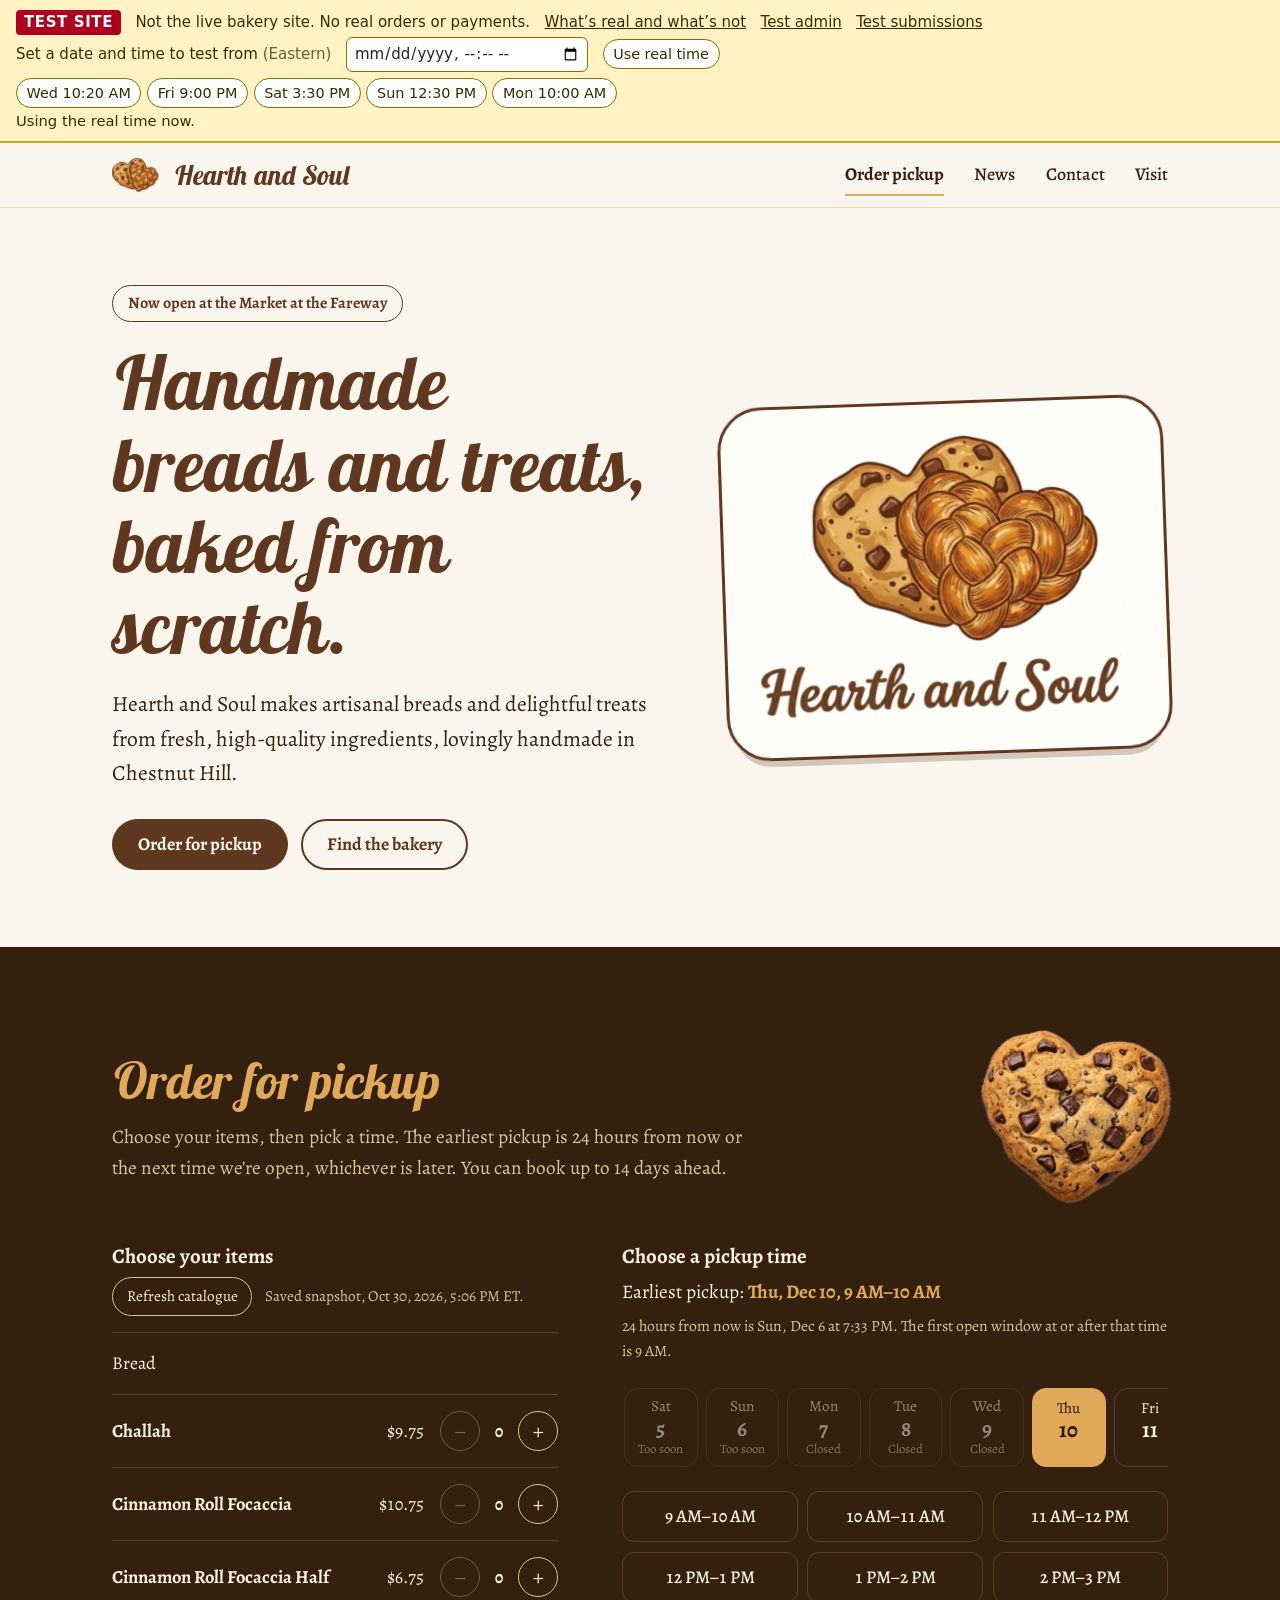
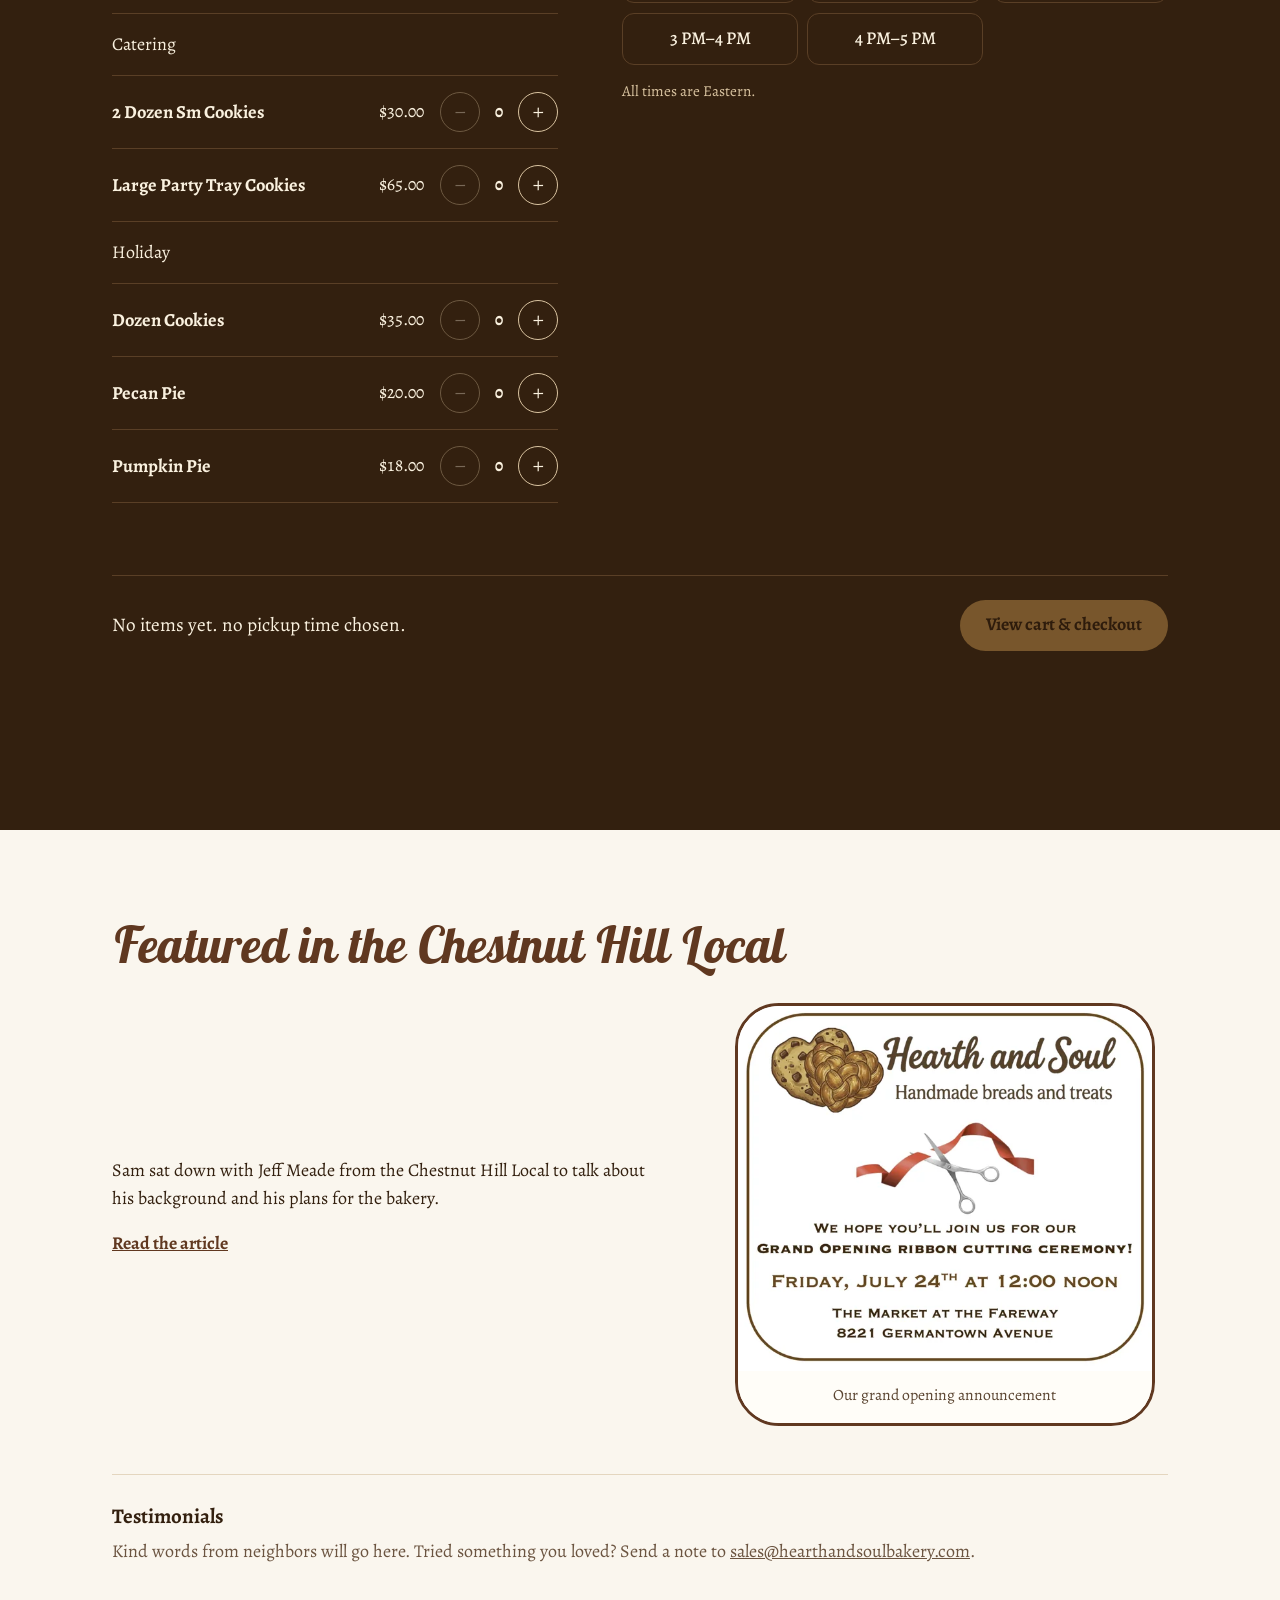
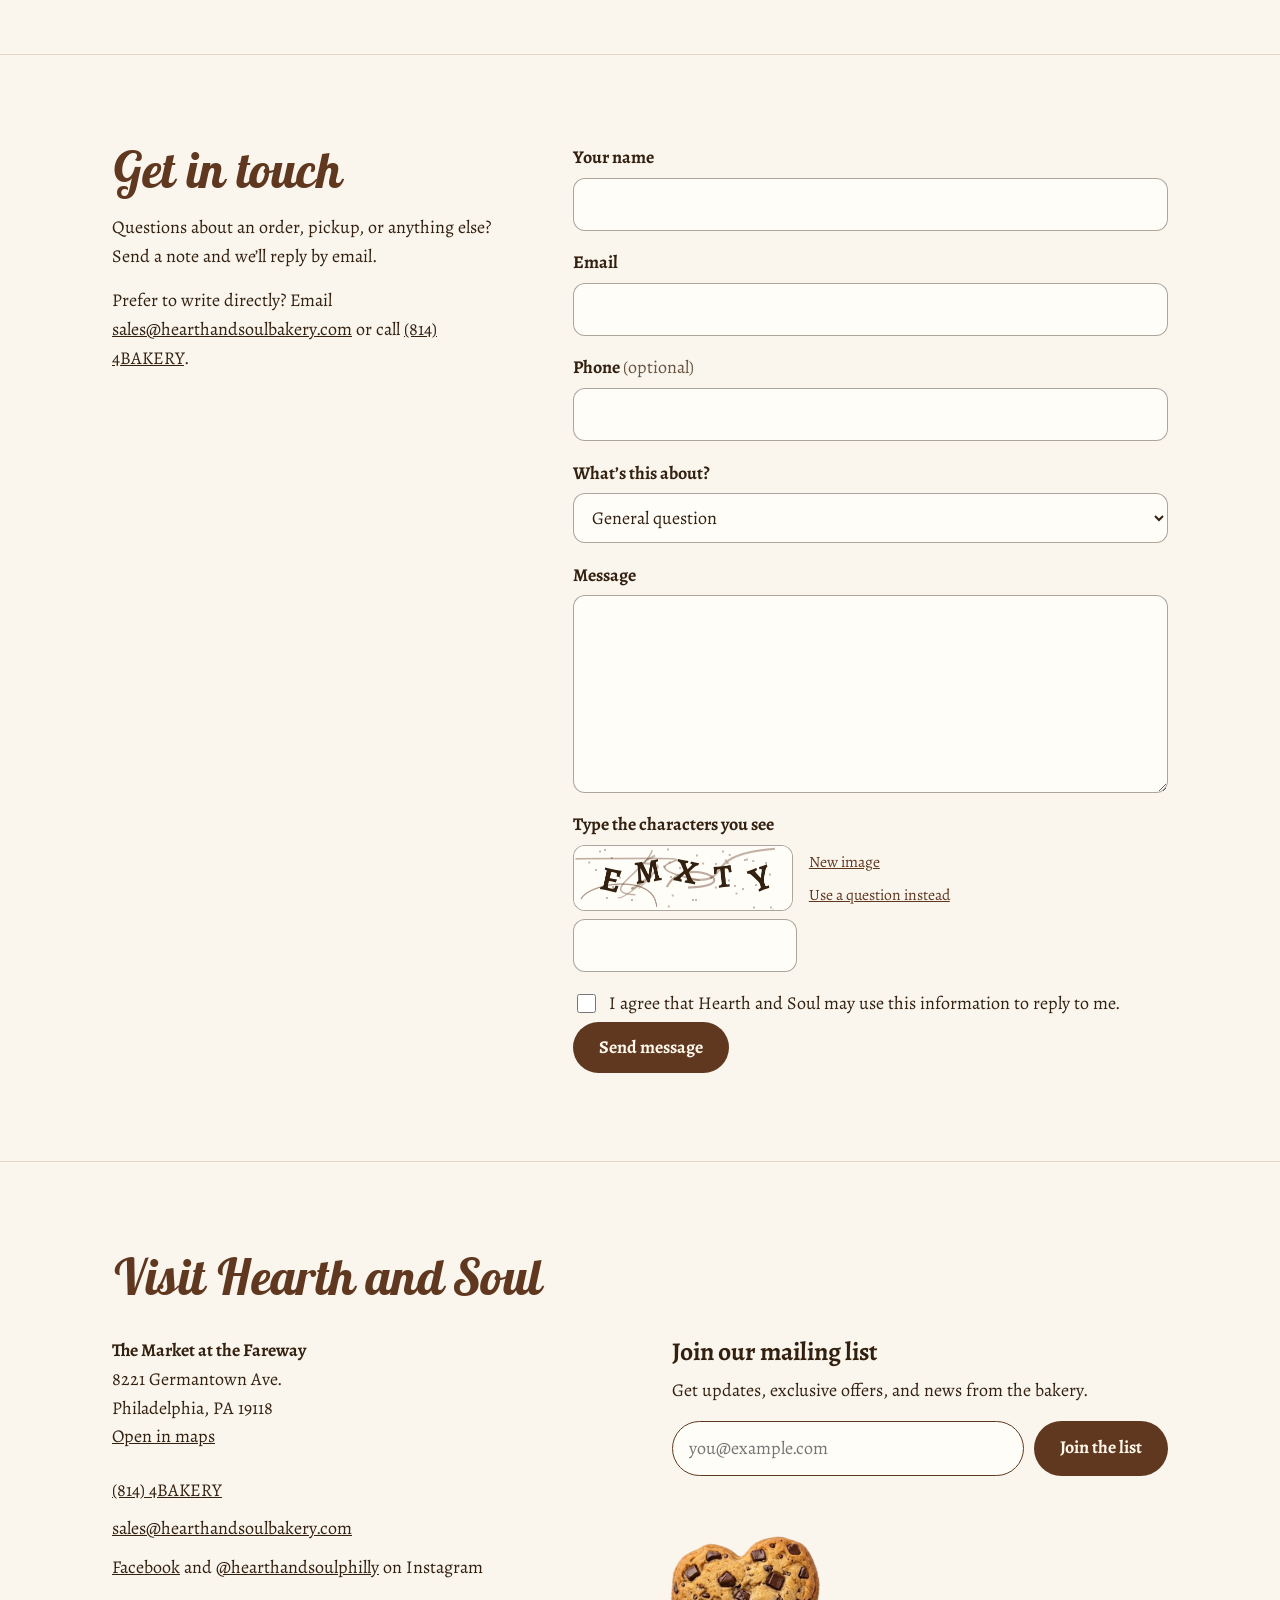
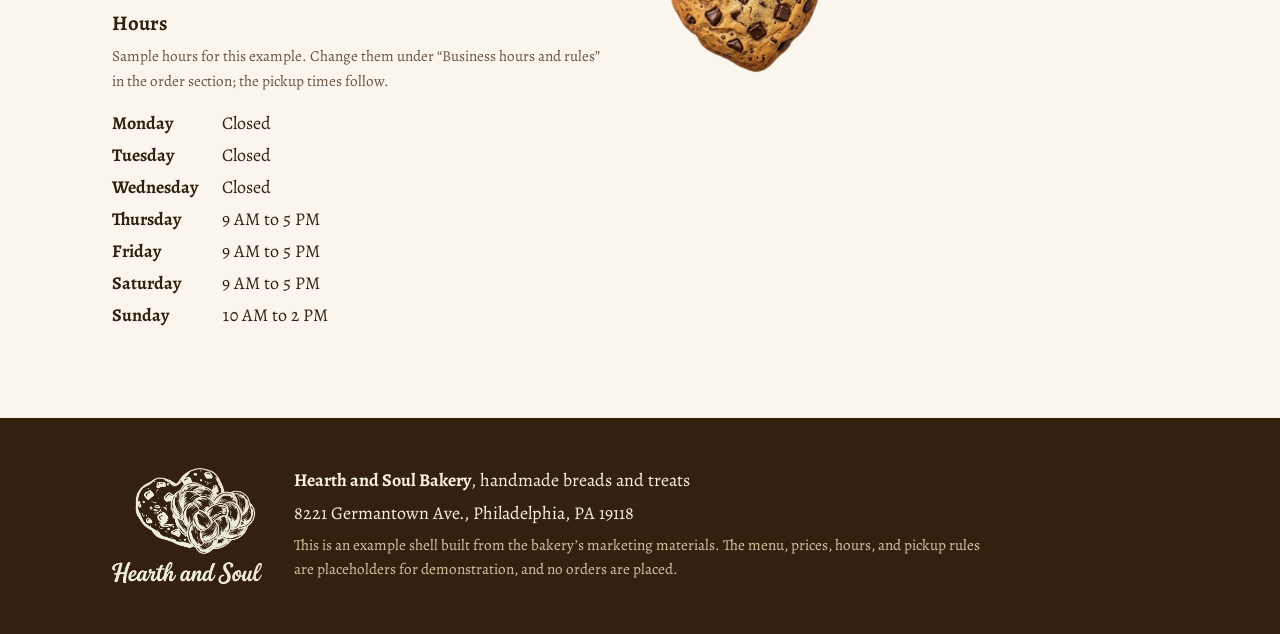
==== hearth_test/index.html @ e0f8f859 "Add Hearth and Soul test site at /hearth_test Static copy of the bakery ordering test site. Marked n" ====
<!DOCTYPE html>
<html lang="en">
<head>
<meta charset="utf-8">
<meta name="robots" content="noindex, nofollow">
<meta name="viewport" content="width=device-width, initial-scale=1, viewport-fit=cover">
<meta name="color-scheme" content="light dark">
<title>Hearth and Soul Bakery (TEST SITE)</title>
<meta name="description" content="Handmade breads and treats in Chestnut Hill, Philadelphia. Order for pickup at the Market at the Fareway.">
<link rel="preconnect" href="https://fonts.googleapis.com">
<link rel="preconnect" href="https://fonts.gstatic.com" crossorigin>
<link href="https://fonts.googleapis.com/css2?family=Alegreya:ital,wght@0,400;0,500;0,700;1,400&family=Lobster+Two:ital,wght@1,700&display=swap" rel="stylesheet">
<style>
:root{
  --bg:#FAF6EE;
  --ink:#33200F;
  --muted:#6B5440;
  --brand:#603820;
  --gold:#E0A858;
  --line:#E4D6BF;
  --paper:#FFFDF8;
  --frame:#603820;
  --band:#33200F;
  --band-ink:#FAF1DF;
  --band-muted:#D9C3A0;
  --band-line:#5A3F26;
  --btn-bg:#603820;
  --btn-ink:#FFF8EA;
  --danger:#B8432B;
  --hdr:64px;
  --display:"Lobster Two","Brush Script MT","Segoe Script",cursive;
  --text:"Alegreya",Georgia,"Times New Roman",serif;
  box-sizing:border-box;
  padding-top:env(safe-area-inset-top,0px);
  padding-bottom:env(safe-area-inset-bottom,0px);
}
@media (prefers-color-scheme: dark){
  :root:not([data-theme="light"]){
    --bg:#1D130B;--ink:#F6EAD6;--muted:#CDB896;--brand:#E0A858;--line:#43301E;
    --paper:#FFFDF8;--frame:#E0A858;--band:#2E1D0F;--band-ink:#FAF1DF;--band-muted:#D9C3A0;--band-line:#5A3F26;
    --btn-bg:#E0A858;--btn-ink:#2A1708;--danger:#F08B72;
  }
}
:root[data-theme="dark"]{
  --bg:#1D130B;--ink:#F6EAD6;--muted:#CDB896;--brand:#E0A858;--line:#43301E;
  --paper:#FFFDF8;--frame:#E0A858;--band:#2E1D0F;--band-ink:#FAF1DF;--band-muted:#D9C3A0;--band-line:#5A3F26;
  --btn-bg:#E0A858;--btn-ink:#2A1708;--danger:#F08B72;
}
*,*::before,*::after{box-sizing:inherit}
html{scroll-behavior:smooth;scroll-padding-top:calc(var(--hdr) + env(safe-area-inset-top,0px) + 8px)}
body{margin:0;background:var(--bg);color:var(--ink);font-family:var(--text);font-size:1.125rem;line-height:1.6;-webkit-font-smoothing:antialiased}
body::before{content:"";position:fixed;inset:0 0 auto;height:env(safe-area-inset-top,0px);background:var(--bg);z-index:30}
img{max-width:100%;height:auto;display:block}
a{color:inherit}
:focus-visible{outline:3px solid var(--gold);outline-offset:3px;border-radius:6px}
.wrap{width:100%;max-width:1120px;margin-inline:auto;padding-inline:clamp(1rem,4vw,2rem)}

h1,h2{font-family:var(--display);font-style:italic;font-weight:700;line-height:1.08;margin:0;color:var(--brand);letter-spacing:.005em}
h1{font-size:clamp(2.6rem,6.4vw,4.7rem)}
h2{font-size:clamp(2.1rem,4.4vw,3.1rem)}
h3{font-family:var(--text);font-weight:700;font-size:1.3rem;line-height:1.25;margin:0 0 .5rem}
p{margin:0 0 1rem}

/* header */
.site-header{position:sticky;top:env(safe-area-inset-top,0px);z-index:40;background:var(--bg);border-bottom:1px solid var(--line)}
.site-header .wrap{display:flex;align-items:center;justify-content:space-between;gap:1rem;min-height:var(--hdr)}
.brand{display:flex;align-items:center;gap:.65rem;text-decoration:none}
.brand img{width:52px;height:auto}
.brand span{font-family:var(--display);font-style:italic;font-weight:700;font-size:1.7rem;color:var(--brand);line-height:1}
.nav{display:flex;gap:clamp(.9rem,3vw,1.9rem);align-items:center}
.nav a{text-decoration:none;font-weight:500;padding:.35rem 0;border-bottom:2px solid transparent}
.nav a:hover{border-bottom-color:var(--gold)}
.nav a.nav-order{font-weight:700;border-bottom-color:var(--gold)}
@media (max-width:560px){.brand span{font-size:1.35rem}.brand img{width:42px}.nav a.hide-sm{display:none}}

/* buttons */
.btn{display:inline-block;font:inherit;font-weight:700;text-decoration:none;cursor:pointer;border-radius:999px;padding:.8rem 1.5rem;border:2px solid transparent;line-height:1.2}
.btn-primary{background:var(--btn-bg);color:var(--btn-ink)}
.btn-primary:hover{filter:brightness(1.1)}
.btn-ghost{border-color:var(--brand);color:var(--brand);background:transparent}
.btn-ghost:hover{background:color-mix(in srgb,var(--brand) 10%,transparent)}

/* hero */
.hero{padding-block:clamp(2rem,6vw,5rem)}
.hero .wrap{display:grid;grid-template-columns:minmax(0,1.1fr) minmax(0,.9fr);gap:clamp(1.5rem,5vw,4rem);align-items:center}
.notice{display:inline-block;margin:0 0 1.25rem;padding:.3rem .95rem;border:1.5px solid var(--brand);border-radius:999px;font-weight:700;font-size:1rem;color:var(--brand)}
.hero h1{margin-bottom:1.25rem}
.lede{font-size:clamp(1.15rem,2.2vw,1.35rem);max-width:34rem;color:var(--ink)}
.cta-row{display:flex;flex-wrap:wrap;gap:.8rem;margin-top:1.75rem}
.plate{margin:0;background:var(--paper);border:3px solid var(--frame);border-radius:44px;padding:clamp(1rem,3vw,2rem);transform:rotate(-2deg);box-shadow:0 14px 0 -8px color-mix(in srgb,var(--frame) 25%,transparent)}
.plate img{width:100%}
@media (prefers-reduced-motion:no-preference){
  .plate{animation:settle .9s cubic-bezier(.2,.8,.25,1) both}
  @keyframes settle{from{opacity:0;transform:translateY(-22px) rotate(-6deg)}to{opacity:1;transform:rotate(-2deg)}}
}
@media (max-width:820px){.hero .wrap{grid-template-columns:1fr}.plate{max-width:460px;justify-self:center}}

/* order band */
.band{background:var(--band);color:var(--band-ink);padding-block:clamp(3rem,7vw,5.5rem)}
.band h2{color:var(--gold)}
.band a{color:var(--gold)}
.order-head{display:grid;grid-template-columns:minmax(0,1fr) auto;gap:2rem;align-items:center;margin-bottom:2.5rem}
.order-head p{max-width:40rem;color:var(--band-muted);font-size:1.2rem;margin:.9rem 0 0}
.order-head img{width:clamp(110px,16vw,190px);transform:rotate(8deg)}
@media (max-width:640px){.order-head{grid-template-columns:1fr}.order-head img{display:none}}
.order-grid{display:grid;grid-template-columns:minmax(0,.9fr) minmax(0,1.1fr);gap:clamp(2rem,5vw,4rem)}
@media (max-width:900px){.order-grid{grid-template-columns:1fr}}
.band h3{color:var(--band-ink)}
.fine{font-size:.95rem;color:var(--band-muted);margin:.25rem 0 1rem}
.menu{list-style:none;margin:0;padding:0;border-top:1px solid var(--band-line)}
.menu li{display:grid;grid-template-columns:minmax(0,1fr) auto auto;gap:1rem;align-items:center;padding:1rem 0;border-bottom:1px solid var(--band-line)}
.menu .name{font-weight:700;font-size:1.15rem;line-height:1.25}
.menu .note{display:block;font-size:.98rem;color:var(--band-muted);font-weight:400}
.menu .price{font-variant-numeric:tabular-nums}
@media (max-width:430px){.menu li{grid-template-columns:minmax(0,1fr) auto}.menu .stepper{grid-column:1/-1;justify-self:start}}
.stepper{display:flex;align-items:center;gap:.4rem}
.stepper button{width:40px;height:40px;border-radius:50%;border:1.5px solid var(--band-muted);background:transparent;color:var(--band-ink);font:inherit;font-size:1.3rem;line-height:1;cursor:pointer}
.stepper button:hover:not(:disabled){background:var(--gold);border-color:var(--gold);color:#2A1708}
.stepper button:disabled{opacity:.35;cursor:not-allowed}
.stepper output{min-width:1.6rem;text-align:center;font-weight:700;font-variant-numeric:tabular-nums}
.earliest{font-size:1.2rem;margin:0 0 .35rem}
.earliest strong{color:var(--gold)}
.why{font-size:.98rem;color:var(--band-muted);margin-bottom:1.25rem}
.days{display:flex;gap:.5rem;overflow-x:auto;padding:.25rem .1rem .75rem;margin-bottom:.75rem;scroll-snap-type:x proximity}
.chip{flex:0 0 auto;scroll-snap-align:start;min-width:4.6rem;padding:.55rem .6rem;border:1.5px solid var(--band-line);border-radius:14px;background:transparent;color:var(--band-ink);font:inherit;text-align:center;cursor:pointer;line-height:1.2}
.chip .dow{display:block;font-size:.95rem}
.chip .num{display:block;font-weight:700;font-size:1.35rem}
.chip .why-not{display:block;font-size:.8rem;color:var(--band-muted);min-height:1em}
.chip:hover:not(:disabled){border-color:var(--gold)}
.chip[aria-pressed="true"]{background:var(--gold);border-color:var(--gold);color:#2A1708}
.chip[aria-pressed="true"] .why-not{color:#4A2E14}
.chip:disabled{opacity:.5;cursor:not-allowed}
.slots{display:grid;grid-template-columns:repeat(auto-fill,minmax(9.5rem,1fr));gap:.6rem;min-height:3rem}
.slot{padding:.65rem .5rem;border:1.5px solid var(--band-line);border-radius:12px;background:transparent;color:var(--band-ink);font:inherit;font-weight:500;cursor:pointer;font-variant-numeric:tabular-nums}
.slot:hover:not(:disabled){border-color:var(--gold)}
.slot[aria-pressed="true"]{background:var(--gold);border-color:var(--gold);color:#2A1708;font-weight:700}
.slot:disabled{opacity:.38;cursor:not-allowed}
.empty{grid-column:1/-1;color:var(--band-muted);margin:0}
.tester{margin-top:1.5rem;border-top:1px solid var(--band-line);padding-top:1rem}
.tester summary{cursor:pointer;font-weight:700}
.tester .row{display:flex;flex-wrap:wrap;gap:.6rem;align-items:center;margin:.9rem 0 .5rem}
.tester label{font-size:.98rem;color:var(--band-muted)}
.tester input[type="datetime-local"]{font:inherit;padding:.45rem .6rem;border-radius:8px;border:1.5px solid var(--band-line);background:transparent;color:var(--band-ink);color-scheme:dark}
.mini{font:inherit;font-size:.95rem;padding:.4rem .85rem;border-radius:999px;border:1.5px solid var(--band-muted);background:transparent;color:var(--band-ink);cursor:pointer}
.mini:hover{background:var(--gold);border-color:var(--gold);color:#2A1708}
.summary{grid-column:1/-1;display:flex;flex-wrap:wrap;align-items:center;justify-content:space-between;gap:1rem 2rem;margin-top:.5rem;padding-top:1.5rem;border-top:1px solid var(--band-line)}
.summary p{margin:0}
.summary .sum-line{font-size:1.2rem}
.summary .btn{background:var(--gold);color:#2A1708}
.summary .btn:disabled{opacity:.4;cursor:not-allowed}
.demo-msg{grid-column:1/-1;margin:0;color:var(--gold);min-height:1.5em}

.editor{margin-top:1.5rem;border-top:1px solid var(--band-line);padding-top:1rem}
.editor summary{cursor:pointer;font-weight:700}
.editor .row{margin:.9rem 0 .5rem}
.hrs{display:grid;grid-template-columns:minmax(8.5rem,auto) 1fr;gap:.55rem 1rem;align-items:center;margin:1rem 0 .5rem}
.hrs .day{display:flex;align-items:center;gap:.55rem;font-weight:500}
.hrs .day input{width:1.1rem;height:1.1rem;accent-color:var(--gold)}
.hrs .times{display:flex;align-items:center;gap:.5rem;flex-wrap:wrap}
.hrs input[type="time"],.rules input,.rules select{font:inherit;padding:.4rem .55rem;border-radius:8px;border:1.5px solid var(--band-line);background:transparent;color:var(--band-ink);color-scheme:dark}
.rules{display:flex;flex-wrap:wrap;gap:.8rem 1.75rem;margin:1rem 0 .25rem}
.rules label{display:flex;align-items:center;gap:.5rem;font-size:1rem}
.rules input[type="number"]{width:5rem}
/* news */
section.pad{padding-block:clamp(3rem,7vw,5.5rem)}
.news-grid{display:grid;grid-template-columns:minmax(0,1.1fr) minmax(0,.9fr);gap:clamp(2rem,5vw,4rem);align-items:center;margin-top:2rem}
@media (max-width:820px){.news-grid{grid-template-columns:1fr}}
.news-grid .copy p{max-width:34rem}
.link-big{font-weight:700;color:var(--brand)}
.announce{margin:0;border:3px solid var(--frame);border-radius:44px;overflow:hidden;background:var(--paper);max-width:420px;justify-self:center}
.announce figcaption{padding:.7rem 1.2rem 1rem;font-size:.98rem;color:#5A4430;background:var(--paper);text-align:center}
.testi{margin-top:3rem;padding-top:1.75rem;border-top:1px solid var(--line)}
.testi p{color:var(--muted);margin:0}

/* contact */
.contact{border-top:1px solid var(--line)}
.contact-grid{display:grid;grid-template-columns:minmax(0,.8fr) minmax(0,1.2fr);gap:clamp(2rem,5vw,4rem);align-items:start}
@media (max-width:820px){.contact-grid{grid-template-columns:1fr}}
.contact .side p{max-width:26rem;margin-top:1rem}
.field{margin-bottom:1.1rem}
.field label{font-weight:700;display:block}
.field label .opt{font-weight:400;color:var(--muted)}
.field input,.field select,.field textarea{display:block;width:100%;margin-top:.35rem;font:inherit;font-weight:400;padding:.7rem .9rem;border-radius:12px;border:1.5px solid color-mix(in srgb,var(--ink) 40%,transparent);background:var(--paper);color:#33200F}
.field textarea{resize:vertical;min-height:9rem}
.field [aria-invalid="true"],.check [aria-invalid="true"]{border-color:var(--danger);outline:2px solid var(--danger);outline-offset:1px}
.err{margin:.35rem 0 0;color:var(--danger);font-size:.98rem}
.err:empty{display:none}
.hp{position:absolute;left:-9999px;width:1px;height:1px;overflow:hidden}
.check{display:flex;gap:.6rem;align-items:flex-start;margin:.25rem 0 .25rem}
.check input{flex:0 0 auto;width:1.2rem;height:1.2rem;margin-top:.3rem;accent-color:var(--brand)}
#cConsentErr{margin:0 0 1rem}
.result{margin-top:1.5rem;padding:1.25rem 1.4rem;border:2px solid var(--frame);border-radius:20px;background:var(--paper);color:#33200F}
.result:empty{display:none}
.result:focus{outline:none}
.result h3{margin:0 0 .5rem;color:#33200F}
.result p{margin:0 0 .5rem}
.result textarea{display:block;width:100%;min-height:9rem;font:inherit;font-size:1rem;padding:.6rem .8rem;border-radius:10px;border:1.5px solid #D8C7AA;background:#fff;color:#33200F;margin:.5rem 0 1rem}
.result .actions{display:flex;flex-wrap:wrap;gap:.6rem}
.result .btn-primary{background:#603820;color:#FFF8EA}
.result .btn-ghost{border-color:#603820;color:#603820}
.result .fine-dark{margin:.75rem 0 0;font-size:.95rem;color:#5A4430}

/* captcha */
[hidden]{display:none !important}
.captcha input{max-width:14rem}
.cap-row{display:flex;flex-wrap:wrap;align-items:center;gap:.5rem 1rem;margin:.4rem 0 .5rem}
#cCanvas{width:220px;max-width:100%;height:auto;border:1.5px solid color-mix(in srgb,var(--ink) 40%,transparent);border-radius:12px;background:#FFFDF8}
.cap-q{margin:0;font-weight:700;font-size:1.2rem}
.cap-actions{display:flex;flex-direction:column;align-items:flex-start;gap:.15rem}
.link-btn{background:none;border:0;padding:.15rem 0;font:inherit;font-size:.98rem;color:var(--brand);text-decoration:underline;cursor:pointer}

/* visit */
.visit{border-top:1px solid var(--line)}
.visit-grid{display:grid;grid-template-columns:minmax(0,1fr) minmax(0,1fr);gap:clamp(2rem,5vw,4rem);margin-top:2rem}
@media (max-width:820px){.visit-grid{grid-template-columns:1fr}}
address{font-style:normal;margin-bottom:1.25rem}
.contact-list{list-style:none;margin:0 0 1.5rem;padding:0}
.contact-list li{padding:.3rem 0}
.hours{display:grid;grid-template-columns:auto 1fr;gap:.2rem 1.5rem;margin:0}
.hours dt{font-weight:700}
.hours dd{margin:0;font-variant-numeric:tabular-nums}
.join h3{font-size:1.6rem}
.join form{display:flex;flex-wrap:wrap;gap:.6rem;margin-top:1rem}
.join input[type="email"]{flex:1 1 14rem;font:inherit;padding:.75rem 1rem;border-radius:999px;border:1.5px solid var(--brand);background:var(--paper);color:#33200F}
.join .msg{min-height:1.6em;margin:.75rem 0 0;color:var(--brand);font-weight:700}
.join img{width:150px;margin-top:1.5rem;transform:rotate(-6deg)}

/* footer */
.site-footer{background:var(--band);color:var(--band-ink);padding-block:3rem}
.site-footer .wrap{display:grid;grid-template-columns:auto minmax(0,1fr);gap:2rem;align-items:center}
.site-footer img{width:150px;filter:invert(1) sepia(.35) saturate(1.1);opacity:.92}
.site-footer p{margin:0 0 .3rem}
.site-footer .small{font-size:.95rem;color:var(--band-muted);max-width:44rem}
.site-footer a{color:var(--gold)}
@media (max-width:560px){.site-footer .wrap{grid-template-columns:1fr}}

.sr{position:absolute;width:1px;height:1px;overflow:hidden;clip:rect(0 0 0 0);white-space:nowrap}
</style>
<link rel="stylesheet" href="css/test-mode.css">
<script src="js/connect.js"></script>
</head>
<body>
<div id="testbar" role="region" aria-label="Test controls">
  <div class="tb-row">
    <strong class="tb-flag">TEST SITE</strong>
    <span>Not the live bakery site. No real orders or payments.</span>
    <a href="release-notes.html">What’s real and what’s not</a>
    <a href="test_admin/">Test admin</a>
    <a href="test_submissions/">Test submissions</a>
  </div>
  <div class="tb-row tb-clock">
    <label for="fakeNow">Set a date and time to test from <span class="tb-sub">(Eastern)</span></label>
    <input type="datetime-local" id="fakeNow">
    <button type="button" class="tb-btn" id="useReal">Use real time</button>
    <span class="tb-presets" id="presets">
      <button type="button" class="tb-btn" data-dow="3" data-h="10" data-m="20">Wed 10:20 AM</button>
      <button type="button" class="tb-btn" data-dow="5" data-h="21" data-m="0">Fri 9:00 PM</button>
      <button type="button" class="tb-btn" data-dow="6" data-h="15" data-m="30">Sat 3:30 PM</button>
      <button type="button" class="tb-btn" data-dow="0" data-h="12" data-m="30">Sun 12:30 PM</button>
      <button type="button" class="tb-btn" data-dow="1" data-h="10" data-m="0">Mon 10:00 AM</button>
    </span>
  </div>
  <div class="tb-row tb-note"><span id="clockNote" aria-live="polite"></span> <span id="overrideNote" hidden></span></div>
</div>


<header class="site-header">
  <div class="wrap">
    <a class="brand" href="#top" aria-label="Hearth and Soul Bakery, home">
      <img src="assets/img-1.webp" alt="" width="52" height="35">
      <span>Hearth and Soul</span>
    </a>
    <nav class="nav" aria-label="Main">
      <a class="nav-order" href="#order">Order pickup</a>
      <a class="hide-sm" href="#news">News</a>
      <a href="#contact">Contact</a>
      <a href="#visit">Visit</a>
    </nav>
  </div>
</header>

<main id="top">

  <section class="hero" aria-labelledby="hero-title">
    <div class="wrap">
      <div class="hero-copy">
        <p class="notice">Now open at the Market at the Fareway</p>
        <h1 id="hero-title">Handmade breads and treats, baked from scratch.</h1>
        <p class="lede">Hearth and Soul makes artisanal breads and delightful treats from fresh, high-quality ingredients, lovingly handmade in Chestnut Hill.</p>
        <div class="cta-row">
          <a class="btn btn-primary" href="#order">Order for pickup</a>
          <a class="btn btn-ghost" href="#visit">Find the bakery</a>
        </div>
      </div>
      <figure class="plate">
        <img src="assets/img-2.webp" width="820" height="619" alt="Hearth and Soul logo: a heart-shaped chocolate chunk cookie beside a braided, heart-shaped golden loaf">
      </figure>
    </div>
  </section>

  <section class="band" id="order" aria-labelledby="order-title">
    <div class="wrap">
      <div class="order-head">
        <div>
          <h2 id="order-title">Order for pickup</h2>
          <p>Choose your items, then pick a time. The earliest pickup is <span id="leadText">24</span> hours from now or the next time we’re open, whichever is later. You can book up to <span id="maxDaysText">14</span> days ahead.</p>
        </div>
        <img src="assets/img-3.webp" alt="" width="190" height="168">
      </div>

      <div class="order-grid">
        <div class="order-menu">
          <h3>Choose your items</h3>
          <div class="menu-tools">
            <button type="button" class="mini" id="refreshCatalog">Refresh catalogue</button>
            <span class="fine" id="catalogStatus" role="status"></span>
          </div>

          <ul class="menu" id="menu"></ul>
        </div>

        <div class="order-when">
          <h3>Choose a pickup time</h3>
          <p class="earliest" id="earliest" aria-live="polite"></p>
          <p class="why" id="why"></p>
          <div class="days" id="days" role="group" aria-label="Pickup day"></div>
          <div class="slots" id="slots" role="group" aria-label="Pickup time"></div>
          <p class="fine" style="margin-top:.9rem">All times are Eastern.</p>

          </div>

        <div class="summary">
          <p class="sum-line" id="sumLine" aria-live="polite"></p>
          <button type="button" class="btn" id="reserve" disabled>View cart &amp; checkout</button>
        </div>
        <p class="demo-msg" id="demoMsg" role="status"></p>
      </div>
    </div>
  </section>

  <section class="pad" id="news" aria-labelledby="news-title">
    <div class="wrap">
      <h2 id="news-title">Featured in the Chestnut Hill Local</h2>
      <div class="news-grid">
        <div class="copy">
          <p>Sam sat down with Jeff Meade from the Chestnut Hill Local to talk about his background and his plans for the bakery.</p>
          <p><a class="link-big" href="https://chestnuthilllocal.com/stories/it-pro-plans-new-bakery-pursuing-sweet-dreams,41241" target="_blank" rel="noopener">Read the article</a></p>
        </div>
        <figure class="announce">
          <img src="assets/img-4.webp" width="640" height="564" alt="Grand opening announcement for Hearth and Soul at the Market at the Fareway, 8221 Germantown Avenue">
          <figcaption>Our grand opening announcement</figcaption>
        </figure>
      </div>
      <div class="testi">
        <h3>Testimonials</h3>
        <p>Kind words from neighbors will go here. Tried something you loved? Send a note to <a href="mailto:sales@hearthandsoulbakery.com">sales@hearthandsoulbakery.com</a>.</p>
      </div>
    </div>
  </section>

  <section class="pad contact" id="contact" aria-labelledby="contact-title">
    <div class="wrap contact-grid">
      <div class="side">
        <h2 id="contact-title">Get in touch</h2>
        <p>Questions about an order, pickup, or anything else? Send a note and we’ll reply by email.</p>
        <p>Prefer to write directly? Email <a href="mailto:sales@hearthandsoulbakery.com">sales@hearthandsoulbakery.com</a> or call <a href="tel:+18144225379">(814) 4BAKERY</a>.</p>
      </div>
      <div>
        <form id="contactForm" novalidate>
          <div class="field">
            <label for="cName">Your name</label>
            <input id="cName" name="name" type="text" autocomplete="name" required aria-describedby="cNameErr">
            <p class="err" id="cNameErr"></p>
          </div>
          <div class="field">
            <label for="cEmail">Email</label>
            <input id="cEmail" name="email" type="email" autocomplete="email" required aria-describedby="cEmailErr">
            <p class="err" id="cEmailErr"></p>
          </div>
          <div class="field">
            <label for="cPhone">Phone <span class="opt">(optional)</span></label>
            <input id="cPhone" name="phone" type="tel" autocomplete="tel">
          </div>
          <div class="field">
            <label for="cTopic">What’s this about?</label>
            <select id="cTopic" name="topic">
              <option>General question</option>
              <option>An order or pickup</option>
              <option>Catering or a large order</option>
              <option>Something else</option>
            </select>
          </div>
          <div class="field">
            <label for="cMsg">Message</label>
            <textarea id="cMsg" name="message" rows="6" required aria-describedby="cMsgErr"></textarea>
            <p class="err" id="cMsgErr"></p>
          </div>
          <div class="field hp" aria-hidden="true">
            <label for="cWebsite">Leave this field empty</label>
            <input id="cWebsite" name="website" type="text" tabindex="-1" autocomplete="off">
          </div>
          <div class="field captcha">
            <div id="cBuiltin">
              <label for="cCaptcha" id="cCaptchaLabel">Type the characters you see</label>
              <div class="cap-row">
                <canvas id="cCanvas" width="440" height="128" role="img" aria-label="Characters to type. If you can’t read them, use a question instead."></canvas>
                <p class="cap-q" id="cQuestion" hidden></p>
                <div class="cap-actions">
                  <button type="button" class="link-btn" id="cNew">New image</button>
                  <button type="button" class="link-btn" id="cSwitch">Use a question instead</button>
                </div>
              </div>
              <input id="cCaptcha" type="text" autocomplete="off" autocapitalize="characters" spellcheck="false" aria-describedby="cCaptchaErr">
            </div>
            <div id="cProvider" hidden></div>
            <p class="err" id="cCaptchaErr"></p>
          </div>
          <label class="check"><input type="checkbox" id="cConsent" aria-describedby="cConsentErr"> <span>I agree that Hearth and Soul may use this information to reply to me.</span></label>
          <p class="err" id="cConsentErr"></p>
          <button type="submit" class="btn btn-primary" id="cSend">Send message</button>
        </form>
        <div class="result" id="cResult" role="status"></div>
      </div>
    </div>
  </section>

  <section class="pad visit" id="visit" aria-labelledby="visit-title">
    <div class="wrap">
      <h2 id="visit-title">Visit Hearth and Soul</h2>
      <div class="visit-grid">
        <div>
          <address>
            <strong>The Market at the Fareway</strong><br>
            8221 Germantown Ave.<br>
            Philadelphia, PA 19118<br>
            <a href="https://www.google.com/maps/search/?api=1&amp;query=8221+Germantown+Ave+Philadelphia+PA+19118" target="_blank" rel="noopener">Open in maps</a>
          </address>
          <ul class="contact-list">
            <li><a href="tel:+18144225379">(814) 4BAKERY</a></li>
            <li><a href="mailto:sales@hearthandsoulbakery.com">sales@hearthandsoulbakery.com</a></li>
            <li><a href="https://www.facebook.com/hearthandsoulphilly" target="_blank" rel="noopener">Facebook</a> and <a href="https://www.instagram.com/hearthandsoulphilly" target="_blank" rel="noopener">@hearthandsoulphilly</a> on Instagram</li>
          </ul>
          <h3>Hours</h3>
          <p class="fine" style="color:var(--muted)">Sample hours for this example. Change them under “Business hours and rules” in the order section; the pickup times follow.</p>
          <dl class="hours" id="hours"></dl>
        </div>

        <div class="join">
          <h3>Join our mailing list</h3>
          <p>Get updates, exclusive offers, and news from the bakery.</p>
          <form id="joinForm" novalidate>
            <label class="sr" for="email">Email address</label>
            <input type="email" id="email" name="email" placeholder="you@example.com" autocomplete="email" required>
            <button type="submit" class="btn btn-primary">Join the list</button>
          </form>
          <p class="msg" id="joinMsg" role="status"></p>
          <img src="assets/img-3.webp" alt="" width="150" height="133">
        </div>
      </div>
    </div>
  </section>
</main>

<footer class="site-footer">
  <div class="wrap">
    <img src="assets/img-5.webp" alt="Hearth and Soul linocut-style logo" width="150" height="117">
    <div>
      <p><strong>Hearth and Soul Bakery</strong>, handmade breads and treats</p>
      <p>8221 Germantown Ave., Philadelphia, PA 19118</p>
      <p class="small">This is an example shell built from the bakery’s marketing materials. The menu, prices, hours, and pickup rules are placeholders for demonstration, and no orders are placed.</p>
    </div>
  </div>
</footer>

<script type="module">
import {buildSlots} from "./js/pickup.js";
(function(){
  "use strict";

  /* ---- Pickup rules: change these to change the whole page ---- */
  var TZ = "America/New_York";
  var LEAD_HOURS = 24;          // minimum notice
  var MAX_DAYS = 14;            // how far ahead people can book
  var SLOT_MIN = 60;            // length of each pickup window, in minutes
  // Hours by weekday (0 = Sunday) as minutes after midnight, e.g. 480 = 8:00 AM. null = closed.
  var DEFAULTS = {lead:LEAD_HOURS, maxDays:MAX_DAYS, slot:SLOT_MIN, hours:{0:[600,840],1:null,2:null,3:null,4:[540,1020],5:[540,1020],6:[540,1020]}};
  var HOURS;
  function clone(o){ return JSON.parse(JSON.stringify(o)); }
  function applySettings(s){ LEAD_HOURS = s.lead; MAX_DAYS = s.maxDays; SLOT_MIN = s.slot; HOURS = s.hours; }
  applySettings(clone(DEFAULTS));
  var DAYNAMES = ["Sunday","Monday","Tuesday","Wednesday","Thursday","Friday","Saturday"];

  var ITEMS = [], BLACKOUT = [], SETTINGS = {};

  /* ---- Eastern-time helpers ---- */
  var partsFmt = new Intl.DateTimeFormat("en-US",{timeZone:TZ,hourCycle:"h23",year:"numeric",month:"numeric",day:"numeric",hour:"numeric",minute:"numeric",second:"numeric"});
  var dayFmt = new Intl.DateTimeFormat("en-US",{timeZone:TZ,weekday:"short",month:"short",day:"numeric"});
  function etParts(ms){
    var o = {}, p = partsFmt.formatToParts(new Date(ms));
    for (var i=0;i<p.length;i++){ if (p[i].type !== "literal") o[p[i].type] = +p[i].value; }
    return o;
  }
  function offsetMs(ms){
    var p = etParts(ms);
    return Date.UTC(p.year,p.month-1,p.day,p.hour,p.minute,p.second) - Math.floor(ms/1000)*1000;
  }
  function etToUtc(y,m,d,h,mi){
    var g = Date.UTC(y,m-1,d,h,mi), o = offsetMs(g), t = g - o, o2 = offsetMs(t);
    if (o2 !== o) t = g - o2;
    return t;
  }
  function clock(ms){
    var p = etParts(ms), h = p.hour % 12 || 12, ap = p.hour < 12 ? "AM" : "PM";
    return h + (p.minute ? ":" + String(p.minute).padStart(2,"0") : "") + " " + ap;
  }
  function minLabel(m){ var h = Math.floor(m/60) % 24, mi = m % 60; return (h % 12 || 12) + (mi ? ":" + String(mi).padStart(2,"0") : "") + " " + (h < 12 ? "AM" : "PM"); }
  function range(a,b){ return clock(a) + "\u2013" + clock(b); }
  function money(n){ return "$" + n.toFixed(2); }

  /* ---- State ---- */
  var qty = {};
  var fakeNow = null;          // ms, or null for real time
  var dayIdx = null;           // selected day index
  var slotStart = null;        // selected slot start (ms)
  var model = null;

  function nowMs(){ return fakeNow === null ? Date.now() : fakeNow; }

  /* ---- The rule: earliest = later of (now + 24h) and the next open window ---- */
  /* ---- The rule lives in js/pickup.js (shared with the tests). This adapts its output for the page. ---- */
  function build(now){
    var m = buildSlots(now, {timezone: TZ, leadHours: LEAD_HOURS, maxDays: MAX_DAYS, slotMinutes: SLOT_MIN, hours: HOURS, blackoutDates: BLACKOUT});
    var days = m.days.map(function(d, i){
      var p = d.date.split("-").map(Number), noon = etToUtc(p[0], p[1], p[2], 12, 0), lab = dayFmt.format(new Date(noon));
      return {i: i, date: d.date, dow: d.weekday, num: p[2], label: lab, short: lab.split(",")[0], slots: d.slots, ok: d.ok, reason: d.reason};
    });
    var first = null;
    if (m.first){ for (var k = 0; k < days.length; k++){ if (days[k].date === m.first.date){ first = {day: k, slot: m.first.slot}; break; } } }
    return {now: now, earliest: m.earliest, days: days, first: first};
  }

  /* ---- Render ---- */
  var $ = function(id){ return document.getElementById(id); };

  function esc(t){ return String(t).replace(/[&<>"]/g, function(c){ return {"&":"&amp;","<":"&lt;",">":"&gt;",'"':"&quot;"}[c]; }); }
  function renderMenu(){
    var ul = $("menu"); ul.innerHTML = "";
    if (!ITEMS.length){ ul.innerHTML = '<li class="cat">The menu is not available right now. Please check back soon.</li>'; return; }
    var last = null;
    ITEMS.forEach(function(it){
      if (it.category !== last){
        var h = document.createElement("li"); h.className = "cat"; h.textContent = it.category; ul.appendChild(h); last = it.category;
      }
      var li = document.createElement("li");
      li.innerHTML =
        '<span class="name">'+esc(it.name)+(it.note ? '<span class="note">'+esc(it.note)+'</span>' : '')+'</span>'+
        '<span class="price">'+money(it.price)+'</span>'+
        '<span class="stepper">'+
          '<button type="button" data-id="'+esc(it.id)+'" data-d="-1" aria-label="Remove one '+esc(it.name)+'">−</button>'+
          '<output id="q-'+esc(it.id)+'" aria-live="polite">0</output>'+
          '<button type="button" data-id="'+esc(it.id)+'" data-d="1" aria-label="Add one '+esc(it.name)+'">+</button>'+
        '</span>';
      ul.appendChild(li);
    });
  }

  function renderPickup(){
    model = build(nowMs());
    var ev = $("earliest"), why = $("why");
    if (model.first){
      var f = model.first.slot, fd = model.days[model.first.day];
      ev.innerHTML = "Earliest pickup: <strong>"+fd.label+", "+range(f.start,f.end)+"</strong>";
      why.textContent = LEAD_HOURS+" hours from now is "+dayFmt.format(new Date(model.earliest))+" at "+clock(model.earliest)+". The first open window at or after that time is "+clock(f.start)+".";
    } else {
      ev.textContent = "No pickup times are open in the next "+MAX_DAYS+" days.";
      why.textContent = "";
    }

    // keep the selection only if it is still valid
    var valid = false;
    if (dayIdx !== null && slotStart !== null){
      var dd = model.days[dayIdx];
      valid = !!dd && dd.slots.some(function(s){return s.start===slotStart && s.ok;});
    }
    if (!valid){ slotStart = null; }
    if (dayIdx === null || !model.days[dayIdx] || !model.days[dayIdx].ok){
      dayIdx = model.first ? model.first.day : null;
    }

    var daysEl = $("days"); daysEl.innerHTML = "";
    model.days.forEach(function(d){
      var b = document.createElement("button");
      b.type = "button"; b.className = "chip"; b.dataset.i = d.i;
      b.disabled = !d.ok;
      b.setAttribute("aria-pressed", String(d.i === dayIdx));
      b.setAttribute("aria-label", d.label + (d.ok ? "" : ", unavailable: " + d.reason));
      b.innerHTML = '<span class="dow">'+d.short+'</span><span class="num">'+d.num+'</span><span class="why-not">'+d.reason+'</span>';
      daysEl.appendChild(b);
    });

    var slotsEl = $("slots"); slotsEl.innerHTML = "";
    var sel = dayIdx !== null ? model.days[dayIdx] : null;
    if (!sel){
      slotsEl.innerHTML = '<p class="empty">Pick a day to see times.</p>';
    } else {
      sel.slots.forEach(function(s){
        var b = document.createElement("button");
        b.type = "button"; b.className = "slot"; b.dataset.s = s.start;
        b.disabled = !s.ok;
        b.setAttribute("aria-pressed", String(s.start === slotStart));
        b.textContent = range(s.start,s.end);
        if (!s.ok) b.title = s.start < model.earliest ? "Too soon" : "Too far ahead";
        slotsEl.appendChild(b);
      });
    }
    renderSummary();
  }

  function renderSummary(){
    var count = 0, total = 0;
    ITEMS.forEach(function(it){ count += qty[it.id]; total += qty[it.id]*it.price; $("q-"+it.id).textContent = qty[it.id]; });
    ITEMS.forEach(function(it){
      var minus = document.querySelector('button[data-id="'+it.id+'"][data-d="-1"]');
      if (minus) minus.disabled = qty[it.id] === 0;
    });
    var parts = [];
    parts.push(count ? count + (count===1?" item":" items") + ", " + money(total) : "No items yet");
    if (slotStart !== null){
      var sd = model.days[dayIdx];
      parts.push("pickup " + sd.label + ", " + range(slotStart, slotStart + SLOT_MIN*60000));
    } else {
      parts.push("no pickup time chosen");
    }
    $("sumLine").textContent = parts.join(". ") + ".";
    $("reserve").disabled = !(count > 0 && slotStart !== null);
    notify();
  }

  function renderHours(){
    var dl = $("hours"); dl.innerHTML = "";
    [1,2,3,4,5,6,0].forEach(function(dow){
      var h = HOURS[dow];
      var dt = document.createElement("dt"); dt.textContent = DAYNAMES[dow];
      var dd = document.createElement("dd"); dd.textContent = h ? minLabel(h[0]) + " to " + minLabel(h[1]) : "Closed";
      dl.appendChild(dt); dl.appendChild(dd);
    });
  }

  function renderClockNote(){
    $("clockNote").textContent = fakeNow === null
      ? "Using the real time now."
      : "Pretending it\u2019s " + dayFmt.format(new Date(fakeNow)) + " at " + clock(fakeNow) + " Eastern.";
  }
  function toInputValue(ms){
    var p = etParts(ms), z = function(n){ return String(n).padStart(2,"0"); };
    return p.year+"-"+z(p.month)+"-"+z(p.day)+"T"+z(p.hour)+":"+z(p.minute);
  }
  function setFake(ms){
    fakeNow = ms; slotStart = null; dayIdx = null;
    try { if (ms === null) localStorage.removeItem("hs-fake-now"); else localStorage.setItem("hs-fake-now", String(ms)); } catch (e) {}
    $("fakeNow").value = ms === null ? "" : toInputValue(ms);
    renderClockNote(); renderPickup();
  }

  /* ---- Events ---- */
  $("menu").addEventListener("click", function(e){
    var b = e.target.closest("button[data-id]"); if (!b) return;
    var id = b.dataset.id, d = +b.dataset.d;
    qty[id] = Math.max(0, Math.min(20, qty[id] + d));
    $("demoMsg").textContent = "";
    renderSummary();
  });
  $("days").addEventListener("click", function(e){
    var b = e.target.closest("button.chip"); if (!b || b.disabled) return;
    dayIdx = +b.dataset.i; slotStart = null; $("demoMsg").textContent = "";
    renderPickup();
  });
  $("slots").addEventListener("click", function(e){
    var b = e.target.closest("button.slot"); if (!b || b.disabled) return;
    slotStart = +b.dataset.s; $("demoMsg").textContent = "";
    renderPickup();
  });
  $("fakeNow").addEventListener("change", function(){
    var v = this.value; if (!v){ setFake(null); return; }
    var m = /^(\d{4})-(\d{2})-(\d{2})T(\d{2}):(\d{2})/.exec(v); if (!m) return;
    setFake(etToUtc(+m[1],+m[2],+m[3],+m[4],+m[5]));
  });
  $("useReal").addEventListener("click", function(){ setFake(null); });
  $("presets").addEventListener("click", function(e){
    var b = e.target.closest("button[data-dow]"); if (!b) return;
    var p = etParts(Date.now()), want = +b.dataset.dow;
    for (var i=0;i<8;i++){
      var d = new Date(Date.UTC(p.year,p.month-1,p.day+i));
      if (d.getUTCDay() === want){
        setFake(etToUtc(d.getUTCFullYear(),d.getUTCMonth()+1,d.getUTCDate(),+b.dataset.h,+b.dataset.m));
        return;
      }
    }
  });
  $("reserve").addEventListener("click", function(){ if (window.HS && HS.openCart) HS.openCart(); });
  $("joinForm").addEventListener("submit", function(e){
    e.preventDefault();
    var v = $("email").value.trim(), msg = $("joinMsg");
    if (!/^[^\s@]+@[^\s@]+\.[^\s@]+$/.test(v)){ msg.style.color = "var(--danger)"; msg.textContent = "Enter an email address like name@example.com."; return; }
    msg.style.color = ""; msg.textContent = "Thanks! This is an example page, so the address wasn\u2019t saved.";
    $("email").value = "";
  });

  /* ---- Contact form ---- */
  var CONTACT_TO = 'sales@hearthandsoulbakery.com';
  // To send for real, set this to your form service or serverless function.
  // It should accept a JSON POST and forward it to CONTACT_TO.
  var FORM_ENDPOINT = '';

  /* ---- Captcha ---- */
  // Built-in challenge: an image of characters, or a simple question for anyone who can’t read the image.
  // It runs in the browser, so it only stops simple bots. For real protection, set a provider and its public
  // site key below ('turnstile', 'hcaptcha' or 'recaptcha'). The widget then replaces the built-in challenge,
  // and the token it returns is sent with the form. Your server or form service must verify that token
  // with the provider’s secret key.
  var CAPTCHA = {provider: '', siteKey: ''};
  var challenge = {kind: 'chars', answer: ''};
  var providerToken = '', providerWidget = null;
  var CHARS = 'ABCDEFGHJKMNPQRTUVWXYZ2346789';
  var WORDS = ['zero', 'one', 'two', 'three', 'four', 'five', 'six', 'seven', 'eight', 'nine'];
  var PROVIDERS = {
    turnstile: {src: 'https://challenges.cloudflare.com/turnstile/v0/api.js?render=explicit', api: 'turnstile'},
    hcaptcha: {src: 'https://js.hcaptcha.com/1/api.js?render=explicit', api: 'hcaptcha'},
    recaptcha: {src: 'https://www.google.com/recaptcha/api.js?render=explicit', api: 'grecaptcha'}
  };
  function rnd(n){ return Math.floor(Math.random() * n); }
  function randomChars(n){ var s = ''; for (var i = 0; i < n; i++) s += CHARS.charAt(rnd(CHARS.length)); return s; }
  function drawChars(text){
    var c = $('cCanvas'), g = c.getContext('2d'), w = c.width, h = c.height, i;
    if (!g) return;
    g.fillStyle = '#FFFDF8'; g.fillRect(0, 0, w, h);
    for (i = 0; i < 7; i++){
      g.strokeStyle = 'rgba(96,56,32,' + (0.25 + Math.random() * 0.3) + ')'; g.lineWidth = 2 + Math.random() * 3;
      g.beginPath(); g.moveTo(Math.random() * w, Math.random() * h);
      g.bezierCurveTo(Math.random() * w, Math.random() * h, Math.random() * w, Math.random() * h, Math.random() * w, Math.random() * h);
      g.stroke();
    }
    var step = (w - 60) / text.length;
    for (i = 0; i < text.length; i++){
      g.save();
      g.translate(36 + i * step + step / 2, h / 2 + (Math.random() * 24 - 12));
      g.rotate(Math.random() * 0.7 - 0.35);
      g.font = 'bold ' + (60 + rnd(16)) + 'px Alegreya, Georgia, serif';
      g.fillStyle = '#33200F'; g.textAlign = 'center'; g.textBaseline = 'middle';
      g.fillText(text.charAt(i), 0, 0);
      g.restore();
    }
    for (i = 0; i < 45; i++){ g.fillStyle = 'rgba(96,56,32,0.35)'; g.fillRect(rnd(w), rnd(h), 4, 4); }
  }
  function newCaptcha(){
    $('cCaptcha').value = ''; fieldError('cCaptcha', '');
    var chars = challenge.kind === 'chars';
    $('cCanvas').hidden = !chars; $('cNew').hidden = !chars; $('cQuestion').hidden = chars;
    $('cSwitch').textContent = chars ? 'Use a question instead' : 'Use an image instead';
    $('cCaptchaLabel').textContent = chars ? 'Type the characters you see' : 'Answer the question';
    if (chars){
      challenge.answer = randomChars(5); drawChars(challenge.answer);
    } else {
      var a = 2 + rnd(8), b = 2 + rnd(8);
      challenge.answer = String(a + b);
      $('cQuestion').textContent = 'What is ' + WORDS[a] + ' plus ' + WORDS[b] + '?';
    }
  }
  function captchaProblem(){
    if (providerWidget !== null) return providerToken ? '' : 'Complete the verification above.';
    var v = $('cCaptcha').value.trim(), chars = challenge.kind === 'chars';
    if (!v) return chars ? 'Type the characters from the image.' : 'Answer the question.';
    if ((chars ? v.toUpperCase() : v) === challenge.answer) return '';
    newCaptcha();
    return 'That doesn’t match. Try the new ' + (chars ? 'image.' : 'question.');
  }
  function initProvider(){
    var p = PROVIDERS[CAPTCHA.provider];
    if (!p || !CAPTCHA.siteKey) return;
    var s = document.createElement('script'); s.src = p.src; s.async = true; s.defer = true;
    s.onload = function(){
      var lib = window[p.api]; if (!lib) return;
      var box = $('cProvider');
      function draw(){
        providerWidget = lib.render(box, {
          sitekey: CAPTCHA.siteKey,
          callback: function(t){ providerToken = t; fieldError('cCaptcha', ''); },
          'expired-callback': function(){ providerToken = ''; }
        });
        $('cBuiltin').hidden = true; box.hidden = false;
      }
      if (CAPTCHA.provider === 'recaptcha' && typeof lib.ready === 'function') lib.ready(draw); else draw();
    };
    s.onerror = function(){ /* provider blocked or offline: the built-in challenge stays */ };
    document.head.appendChild(s);
  }
  function resetProvider(){
    providerToken = '';
    var p = PROVIDERS[CAPTCHA.provider];
    if (providerWidget !== null && p && window[p.api]){ try { window[p.api].reset(providerWidget); } catch (e) {} }
  }
  $('cNew').addEventListener('click', function(){ newCaptcha(); $('cCaptcha').focus(); });
  $('cSwitch').addEventListener('click', function(){ challenge.kind = challenge.kind === 'chars' ? 'math' : 'chars'; newCaptcha(); $('cCaptcha').focus(); });
  newCaptcha(); initProvider();

  function mk(tag, text, cls){ var n = document.createElement(tag); if (text) n.textContent = text; if (cls) n.className = cls; return n; }
  function fieldError(id, msg){
    $(id + 'Err').textContent = msg || '';
    $(id).setAttribute('aria-invalid', msg ? 'true' : 'false');
    return !msg;
  }
  function validateContact(){
    var ok = true, firstBad = null;
    function check(id, msg){ var good = fieldError(id, msg); if (!good && !firstBad) firstBad = $(id); ok = ok && good; }
    check('cName', $('cName').value.trim() ? '' : 'Enter your name.');
    check('cEmail', /^[^\s@]+@[^\s@]+\.[^\s@]+$/.test($('cEmail').value.trim()) ? '' : 'Enter an email address like name@example.com.');
    check('cMsg', $('cMsg').value.trim().length >= 10 ? '' : 'Write a message of at least 10 characters.');
    check('cCaptcha', captchaProblem());
    check('cConsent', $('cConsent').checked ? '' : 'Check the box so we can use this to reply.');
    if (firstBad) firstBad.focus();
    return ok;
  }
  function contactBody(d){
    return 'Name: ' + d.name + '\nEmail: ' + d.email + (d.phone ? '\nPhone: ' + d.phone : '') + '\nTopic: ' + d.topic + '\n\n' + d.message;
  }
  function showResult(nodes){
    var box = $('cResult'); box.innerHTML = '';
    nodes.forEach(function(n){ box.appendChild(n); });
    box.setAttribute('tabindex', '-1'); box.focus();
  }
  function showSent(d){
    showResult([mk('h3', 'Message sent'), mk('p', 'Thanks' + (d && d.name ? ', ' + d.name : '') + '. We’ll reply to ' + (d && d.email ? d.email : 'you') + ' as soon as we can.')]);
    $('contactForm').reset(); newCaptcha(); resetProvider();
  }
  function showFallback(d, failed){
    var body = contactBody(d); newCaptcha(); resetProvider();
    var h = mk('h3', 'Your message is ready to send');
    var p = mk('p', (failed ? 'We couldn’t send that from this page. ' : 'This example page can’t send email by itself. ') + 'Send it from your own email app to ' + CONTACT_TO + '.');
    var ta = mk('textarea'); ta.readOnly = true; ta.value = body; ta.setAttribute('aria-label', 'Your message');
    var actions = mk('div', '', 'actions');
    var a = mk('a', 'Open in your email app', 'btn btn-primary');
    a.href = 'mailto:' + CONTACT_TO + '?subject=' + encodeURIComponent('Website message: ' + d.topic) + '&body=' + encodeURIComponent(body);
    var copy = mk('button', 'Copy message', 'btn btn-ghost'); copy.type = 'button';
    var note = mk('p', '', 'fine-dark');
    copy.addEventListener('click', function(){
      function done(ok){ note.textContent = ok ? 'Copied.' : 'Copying isn’t available here. Select the text above and copy it.'; }
      try { navigator.clipboard.writeText(body).then(function(){ done(true); }, function(){ ta.select(); done(false); }); }
      catch (err) { ta.select(); done(false); }
    });
    actions.appendChild(a); actions.appendChild(copy);
    showResult([h, p, ta, actions, note]);
  }
  $('contactForm').addEventListener('input', function(e){
    var id = e.target.id;
    if (id && $(id + 'Err') && $(id + 'Err').textContent) fieldError(id, '');
  });
  $('contactForm').addEventListener('submit', function(e){
    e.preventDefault();
    if ($('cWebsite').value){ showSent(null); return; }  // spam trap: bots fill hidden fields
    if (!validateContact()) return;
    var data = {name: $('cName').value.trim(), email: $('cEmail').value.trim(), phone: $('cPhone').value.trim(), topic: $('cTopic').value, message: $('cMsg').value.trim()};
    if (providerToken) data.captcha = {provider: CAPTCHA.provider, token: providerToken};
    if (!FORM_ENDPOINT){ showFallback(data, false); return; }
    var btn = $('cSend'); btn.disabled = true; btn.textContent = 'Sending…';
    fetch(FORM_ENDPOINT, {method: 'POST', headers: {'Content-Type': 'application/json', 'Accept': 'application/json'}, body: JSON.stringify(data)})
      .then(function(r){ if (!r.ok) throw new Error('HTTP ' + r.status); showSent(data); })
      .catch(function(){ showFallback(data, true); })
      .then(function(){ btn.disabled = false; btn.textContent = 'Send message'; });
  });

  /* ---- Business hours editor ---- */
  function toTime(m){ return String(Math.floor(m/60)).padStart(2,"0") + ":" + String(m%60).padStart(2,"0"); }
  function fromTime(v){ var m = /^(\d{2}):(\d{2})$/.exec(v); return m ? (+m[1])*60 + (+m[2]) : null; }
  function updateLabels(){
    $("maxDaysText").textContent = MAX_DAYS;
    $("leadText").textContent = LEAD_HOURS;
  }

  /* ---- Bridge for js/hs-test.js (cart, checkout, refresh) ---- */
  var listeners = [];
  function notify(){ listeners.forEach(function(f){ try { f(); } catch (e) {} }); }
  var catalogMeta = {generatedAt: null, source: "snapshot"};
  function selection(){
    var d = (slotStart !== null && model && dayIdx !== null) ? model.days[dayIdx] : null;
    return {slotStart: slotStart, text: d ? d.label + ", " + range(slotStart, slotStart + SLOT_MIN*60000) : ""};
  }
  function stillBookable(){
    if (slotStart === null) return false;
    return build(nowMs()).days.some(function(d){ return d.slots.some(function(s){ return s.ok && s.start === slotStart; }); });
  }
  function apiBase(){ return String(SETTINGS.apiBase || "").trim().replace(/\/+$/, ""); }
  function catalogUrl(){ return apiBase() ? apiBase() + "/menu" : "data/menu.json?ts=" + Date.now(); }
  function reloadCatalog(){
    return fetch(catalogUrl(), {cache: "no-store"}).then(function(r){ if (!r.ok) throw new Error("HTTP " + r.status); return r.json(); }).then(function(c){
      var old = {}, next = {}, diff = {added: [], removed: [], changed: []};
      ITEMS.forEach(function(i){ old[i.id] = i; });
      (c.items || []).forEach(function(i){
        next[i.id] = i;
        var o = old[i.id];
        if (!o) diff.added.push(i.name);
        else if (o.price !== i.price) diff.changed.push(i.name + " " + money(o.price) + " → " + money(i.price));
        else if (o.name !== i.name) diff.changed.push(o.name + " → " + i.name);
      });
      ITEMS.forEach(function(i){ if (!next[i.id]) diff.removed.push(i.name); });
      var oldQty = qty; qty = {};
      ITEMS = c.items || [];
      ITEMS.forEach(function(i){ qty[i.id] = oldQty[i.id] || 0; });
      catalogMeta = {generatedAt: c.generatedAt || null, source: apiBase() ? "live" : "snapshot"};
      renderMenu(); renderSummary();
      return diff;
    });
  }
  window.HS = {
    items: function(){ return ITEMS; },
    qty: function(id){ return qty[id] || 0; },
    setQty: function(id, n){ if (id in qty){ qty[id] = Math.max(0, Math.min(20, n)); renderSummary(); } },
    clearCart: function(){ Object.keys(qty).forEach(function(k){ qty[k] = 0; }); slotStart = null; renderPickup(); },
    selection: selection, stillBookable: stillBookable, nowMs: nowMs,
    settings: function(){ return SETTINGS; }, meta: function(){ return catalogMeta; },
    onChange: function(f){ listeners.push(f); }, reloadCatalog: reloadCatalog,
    money: money, esc: esc
  };

  /* ---- Go ---- */
  function getJson(url){ return fetch(url, {cache: "no-cache"}).then(function(r){ if (!r.ok) throw new Error(url); return r.json(); }); }
  function readOverride(){ try { var o = JSON.parse(localStorage.getItem("hs-admin-settings")); return o && typeof o === "object" ? o : null; } catch (e) { return null; } }
  function start(){
    ITEMS.forEach(function(i){ qty[i.id] = 0; });
    applySettings(clone(DEFAULTS));
    updateLabels();
    renderMenu(); renderHours(); renderClockNote(); renderPickup();
    try { var sf = localStorage.getItem("hs-fake-now"); if (sf && isFinite(+sf)) setFake(+sf); } catch (e) {}
    setInterval(function(){ if (fakeNow === null) renderPickup(); }, 60000);
  }
  getJson("data/settings.json").catch(function(){ return {}; }).then(function(s){
    var ov = readOverride();
    SETTINGS = Object.assign({}, s, ov || {});
    if (SETTINGS.hours) DEFAULTS = {lead: SETTINGS.leadHours, maxDays: SETTINGS.maxDays, slot: SETTINGS.slotMinutes, hours: SETTINGS.hours};
    BLACKOUT = SETTINGS.blackoutDates || [];
    if (ov && Object.keys(ov).some(function(k){ return k !== "apiBase"; })){ var n = $("overrideNote"); n.hidden = false; n.textContent = "Using settings saved from Test admin in this browser."; }
    // Prefer the live service when one is configured; fall back to the saved snapshot, and say which one loaded.
    var wantLive = !!apiBase();
    return getJson(wantLive ? apiBase() + "/menu" : "data/menu.json").then(function(c){ return {c: c, live: wantLive}; })
      .catch(function(){ return getJson("data/menu.json").then(function(c){ return {c: c, live: false}; }); });
  }).then(function(r){
    ITEMS = r.c.items || [];
    catalogMeta = {generatedAt: r.c.generatedAt || null, source: r.live ? "live" : "snapshot"};
  }).catch(function(){ /* menu shows its empty message */ }).then(start);

})();
</script>
<script type="module" src="js/hs-test.js"></script>
</body>
</html>
---- hearth_test/css/test-mode.css ----
/* Test-site chrome: top bar, refresh row, and the red-bordered cart/checkout pages. */
#testbar{background:#FFF3C4;color:#3a2a00;font:15px/1.4 system-ui,-apple-system,"Segoe UI",sans-serif;border-bottom:2px solid #C9A227;padding:.5rem 1rem}
#testbar .tb-row{display:flex;flex-wrap:wrap;align-items:center;gap:.4rem .9rem;margin:.15rem 0}
#testbar .tb-flag{background:#B00020;color:#fff;border-radius:4px;padding:.1rem .5rem;letter-spacing:.04em}
#testbar a{color:#3a2a00;text-decoration:underline}
#testbar .tb-sub{opacity:.75}
#testbar input[type="datetime-local"]{font:inherit;padding:.3rem .45rem;border:1.5px solid #8a6d00;border-radius:6px;background:#fff;color:#222;color-scheme:light}
#testbar .tb-btn{font:inherit;font-size:.9rem;padding:.25rem .6rem;border:1.5px solid #8a6d00;border-radius:999px;background:#fff;color:#3a2a00;cursor:pointer}
#testbar .tb-btn:hover{background:#FFE9A0}
#testbar .tb-presets{display:inline-flex;flex-wrap:wrap;gap:.35rem}
#testbar .tb-note{font-size:.92rem;min-height:1.3em}

.menu-tools{display:flex;flex-wrap:wrap;align-items:center;gap:.4rem .8rem;margin:.25rem 0 1rem}
.menu-tools .fine{margin:0}

/* --- Spoofed cart / checkout. Red border = this is a fake page. --- */
#hsflow{position:fixed;inset:0;z-index:1000;overflow:auto;background:#F3F3F1;color:#1d1d1d;border:8px solid #D40000;
  font:16px/1.5 system-ui,-apple-system,"Segoe UI",Roboto,sans-serif;color-scheme:light}
#hsflow[hidden]{display:none}
#hsflow .fl-banner{position:sticky;top:0;z-index:2;background:#D40000;color:#fff;text-align:center;font-weight:700;padding:.6rem 1rem;letter-spacing:.02em}
#hsflow .fl-wrap{max-width:62rem;margin:0 auto;padding:1.25rem 1rem 3rem}
#hsflow h1,#hsflow h2{font-family:inherit;font-style:normal;color:#1d1d1d;font-weight:650;margin:0 0 .75rem}
#hsflow h1{font-size:1.6rem}
#hsflow h2{font-size:1.1rem}
#hsflow .fl-top{display:flex;justify-content:space-between;align-items:center;gap:1rem;margin-bottom:1rem}
#hsflow .fl-store{font-weight:650}
#hsflow .fl-grid{display:grid;grid-template-columns:1fr;gap:1.25rem}
@media(min-width:820px){#hsflow .fl-grid{grid-template-columns:1.25fr 1fr}}
#hsflow .fl-card{background:#fff;border:1px solid #d6d6d2;border-radius:10px;padding:1.1rem 1.2rem;margin-bottom:1rem}
#hsflow label{display:block;font-weight:600;font-size:.93rem;margin-bottom:.8rem}
#hsflow label .opt{font-weight:400;color:#666}
#hsflow input[type="text"],#hsflow input[type="email"],#hsflow input[type="tel"],#hsflow textarea{display:block;width:100%;margin-top:.25rem;font:inherit;padding:.65rem .75rem;border:1.5px solid #9a9a95;border-radius:8px;background:#fff;color:#1d1d1d}
#hsflow input:focus,#hsflow textarea:focus{outline:2px solid #1a73e8;outline-offset:1px;border-color:#1a73e8}
#hsflow .fl-row{display:grid;grid-template-columns:1fr 1fr 1fr;gap:.75rem}
#hsflow .fl-row .wide{grid-column:span 3}
@media(max-width:520px){#hsflow .fl-row{grid-template-columns:1fr 1fr}#hsflow .fl-row .wide{grid-column:span 2}}
#hsflow .fl-lines{list-style:none;margin:0;padding:0}
#hsflow .fl-lines li{display:grid;grid-template-columns:1fr auto;gap:.2rem .75rem;align-items:center;padding:.6rem 0;border-bottom:1px solid #e7e7e3}
#hsflow .fl-lines .nm{font-weight:600}
#hsflow .fl-lines .qty{display:inline-flex;align-items:center;gap:.4rem;margin-top:.25rem}
#hsflow .fl-lines .qty button,#hsflow .fl-link{font:inherit;border:1px solid #9a9a95;background:#fff;border-radius:6px;min-width:2rem;min-height:2rem;cursor:pointer;color:#1d1d1d}
#hsflow .fl-link{border:0;background:none;text-decoration:underline;color:#1a56b0;min-width:0;padding:0}
#hsflow .fl-sum{display:flex;justify-content:space-between;padding:.3rem 0}
#hsflow .fl-sum.total{font-weight:700;font-size:1.15rem;border-top:1px solid #d6d6d2;margin-top:.4rem;padding-top:.7rem}
#hsflow .fl-btn{display:block;width:100%;font:inherit;font-weight:650;border:0;border-radius:8px;padding:.85rem 1rem;background:#111;color:#fff;cursor:pointer}
#hsflow .fl-btn:hover{background:#333}
#hsflow .fl-btn[disabled]{opacity:.45;cursor:not-allowed}
#hsflow .fl-btn.ghost{background:#fff;color:#111;border:1.5px solid #111}
#hsflow .fl-err{color:#B00020;min-height:1.3em;margin:.4rem 0 0;font-size:.95rem}
#hsflow .fl-hint{background:#FFF3C4;border:1px solid #C9A227;border-radius:8px;padding:.6rem .8rem;font-size:.92rem;margin-bottom:.9rem}
#hsflow .fl-pick{display:flex;gap:.6rem;align-items:flex-start;padding:.7rem .8rem;border:1.5px solid #1a73e8;border-radius:8px;background:#f4f8ff}
#hsflow .fl-captcha{display:inline-flex;align-items:center;gap:.8rem;border:1px solid #d3d3d3;background:#f9f9f9;border-radius:4px;padding:.8rem 1rem;box-shadow:0 0 4px rgba(0,0,0,.08);margin:.2rem 0 1rem;min-width:16rem}
#hsflow .fl-captcha .box{width:1.6rem;height:1.6rem;border:2px solid #c1c1c1;background:#fff;border-radius:3px;display:grid;place-items:center;cursor:pointer;font-size:1rem;color:#1a8a3a}
#hsflow .fl-captcha .spin{width:1.2rem;height:1.2rem;border:3px solid #ddd;border-top-color:#4a90e2;border-radius:50%;animation:fl-spin .8s linear infinite}
#hsflow .fl-captcha small{margin-left:auto;color:#777;font-size:.7rem;text-align:right}
@keyframes fl-spin{to{transform:rotate(360deg)}}
#hsflow .fl-done{text-align:center;padding:2rem 1rem}
#hsflow .fl-done .tick{width:3.5rem;height:3.5rem;border-radius:50%;background:#1a8a3a;color:#fff;display:grid;place-items:center;font-size:1.8rem;margin:0 auto 1rem}
@media(prefers-reduced-motion:reduce){#hsflow .fl-captcha .spin{animation:none}}
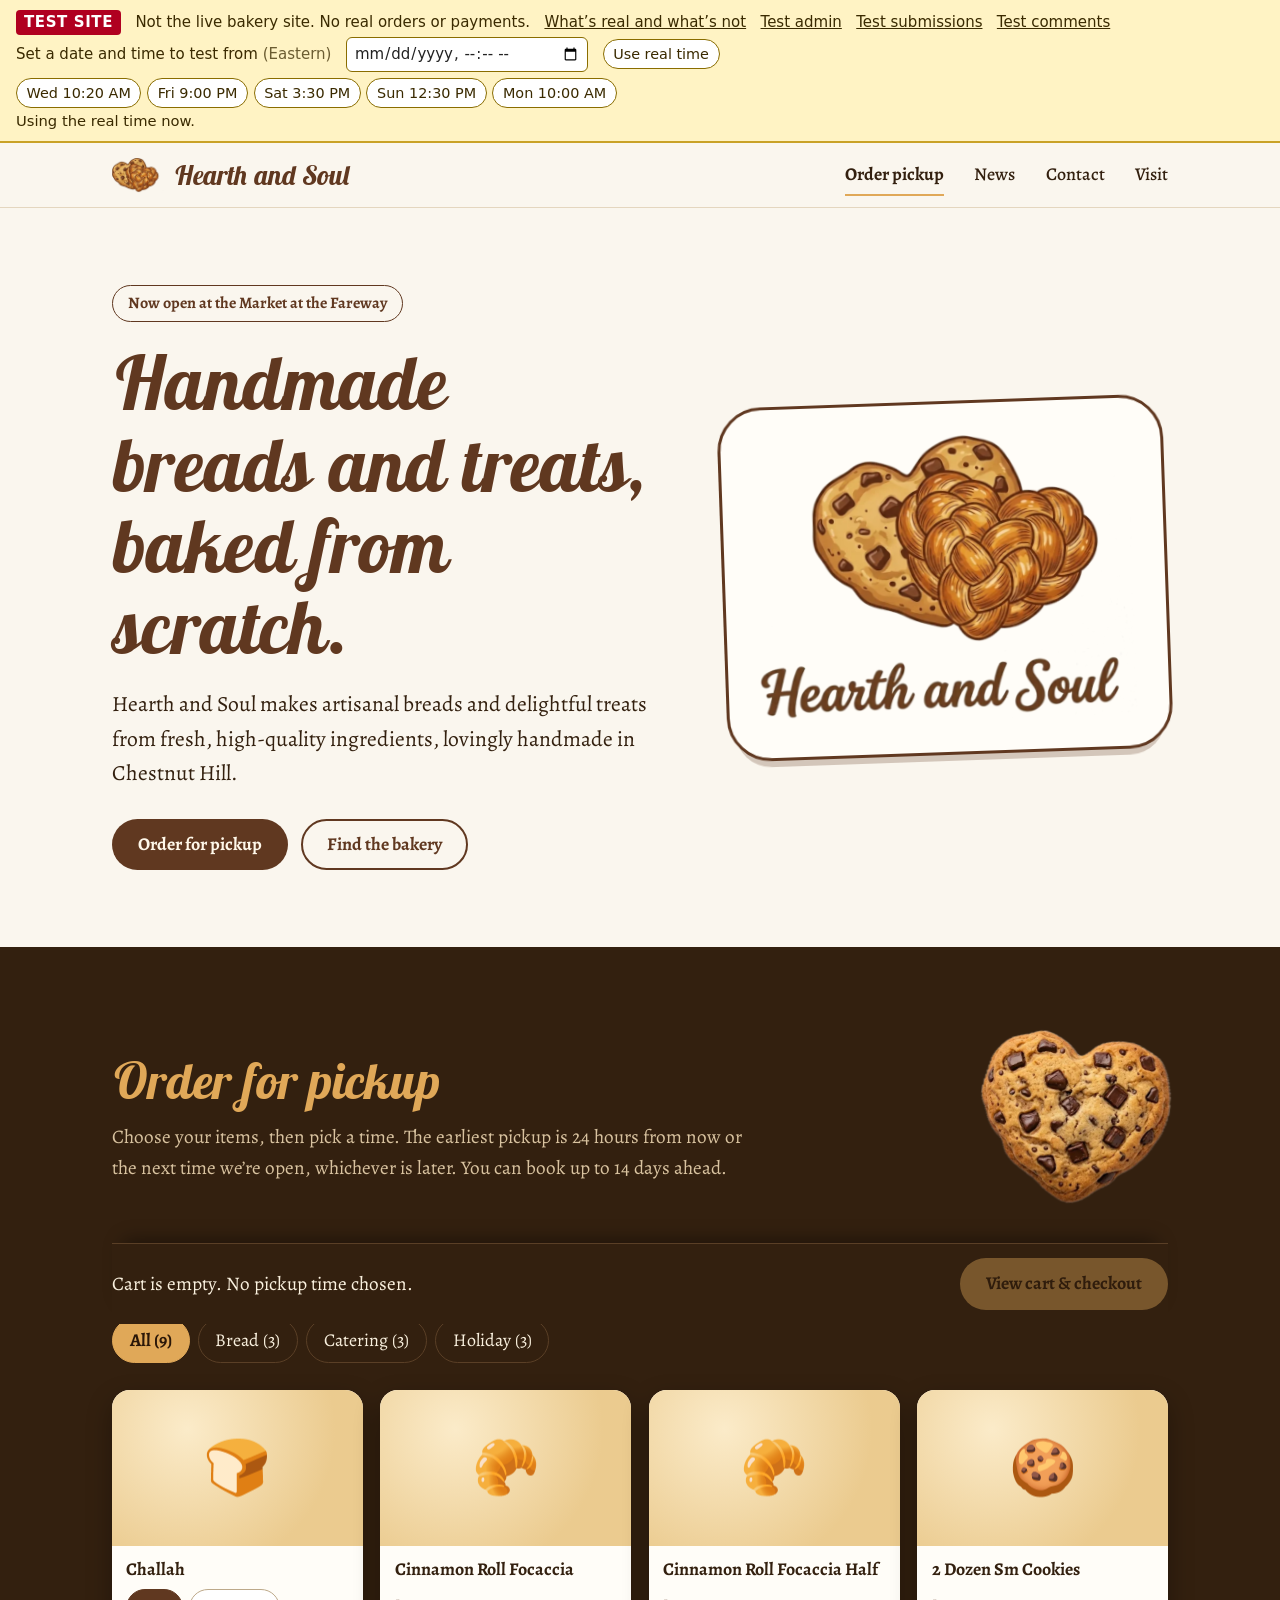
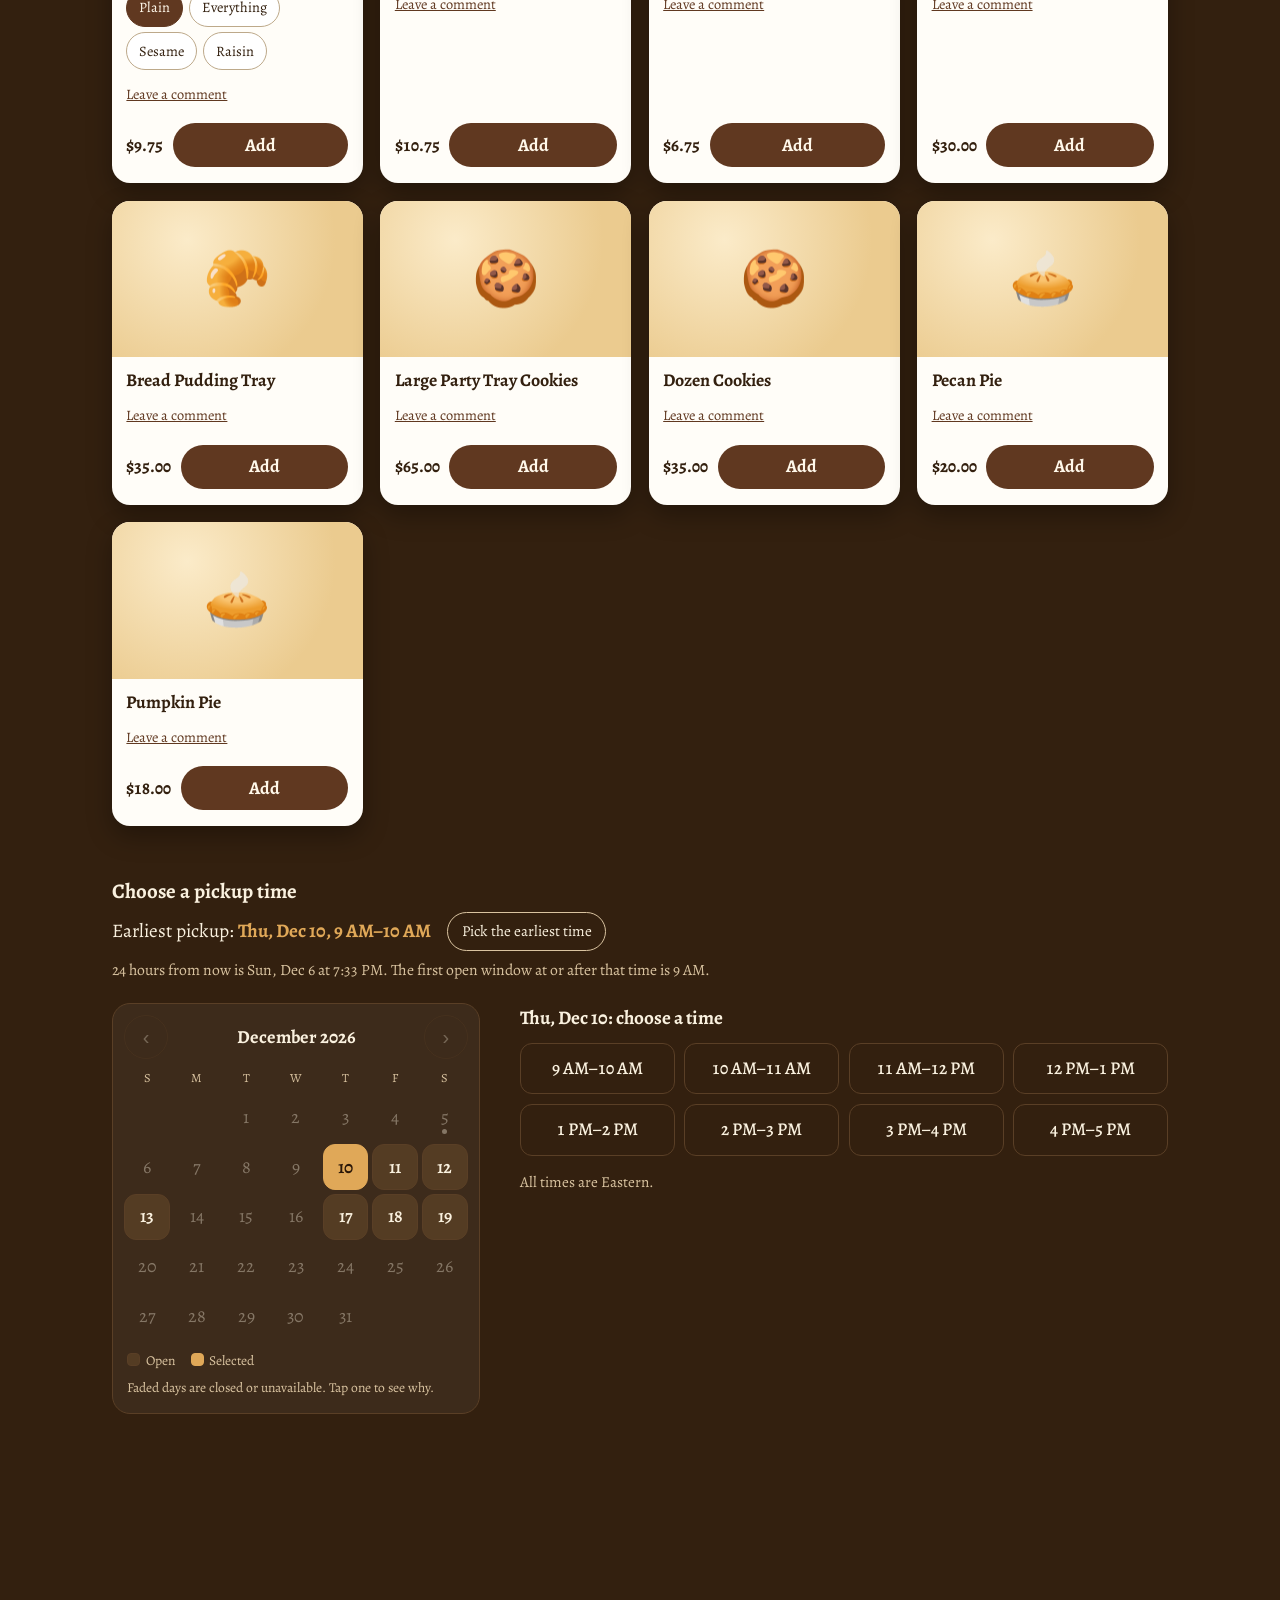
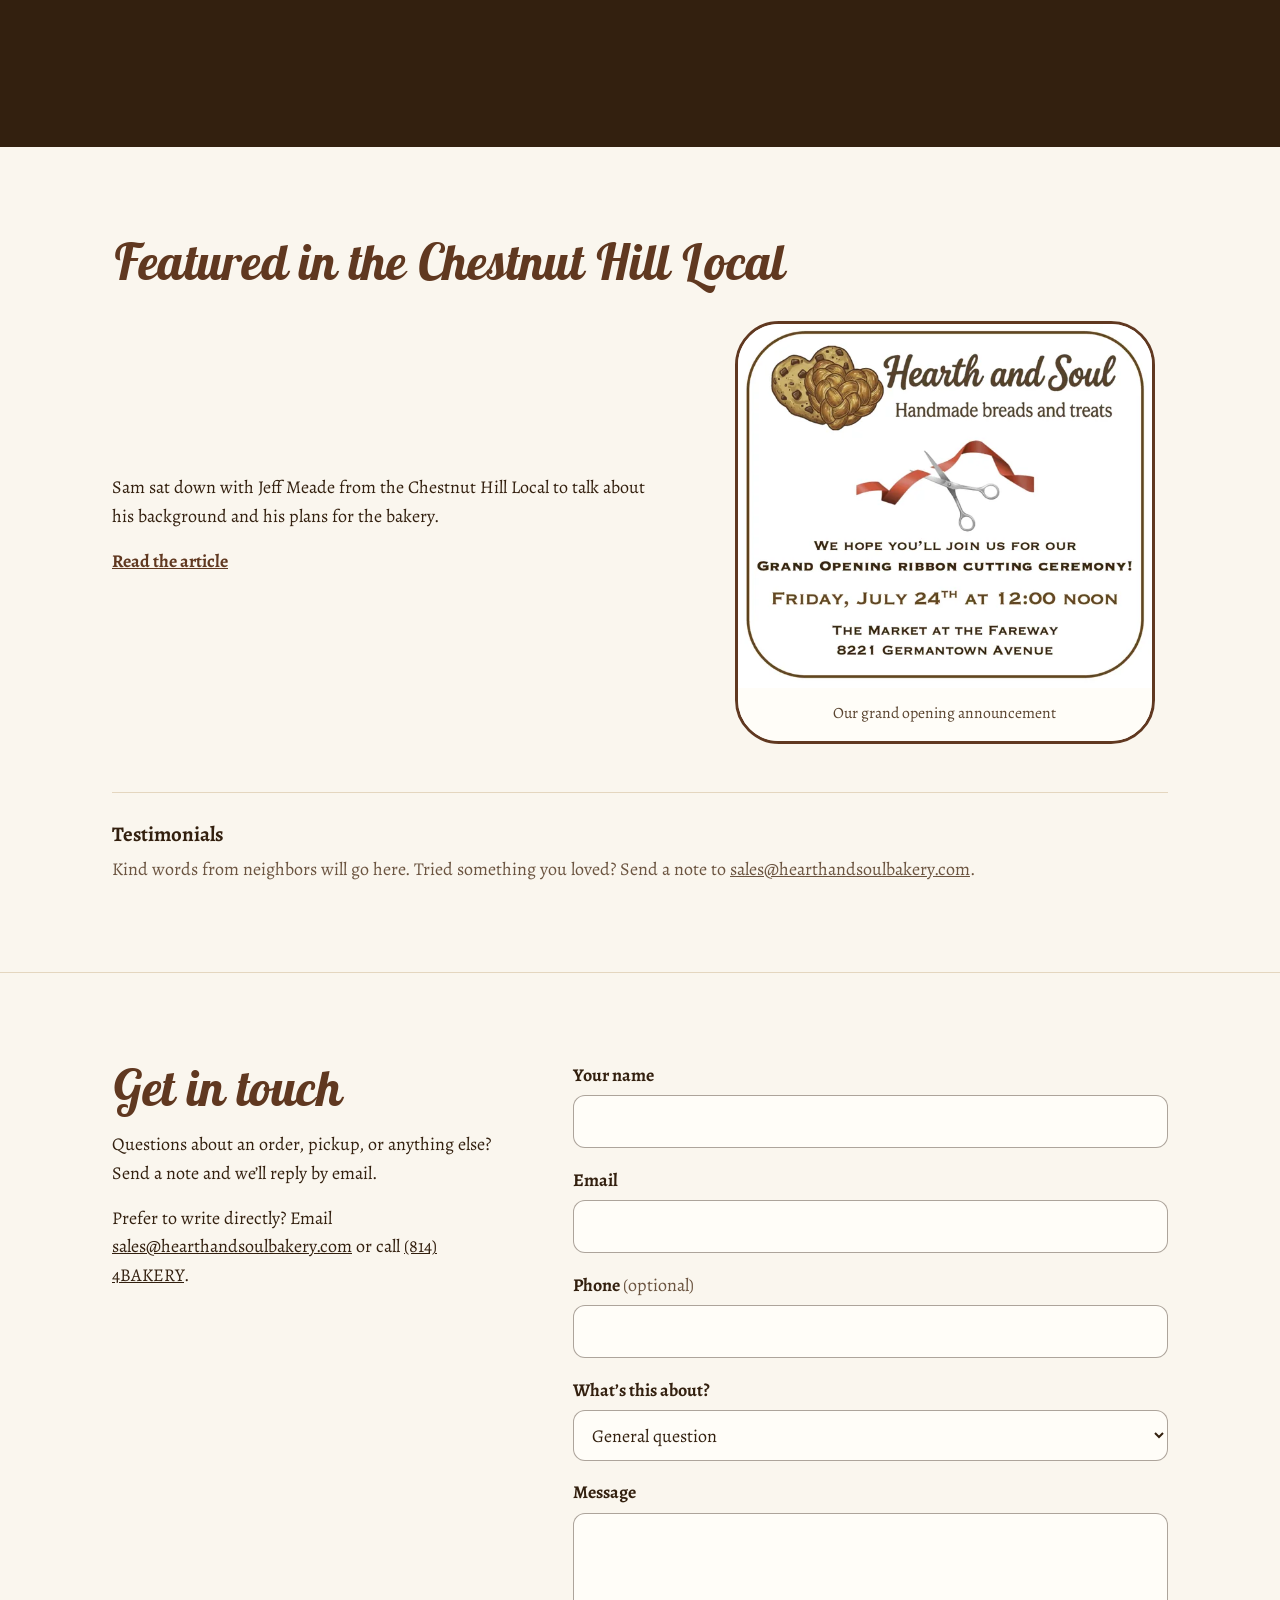
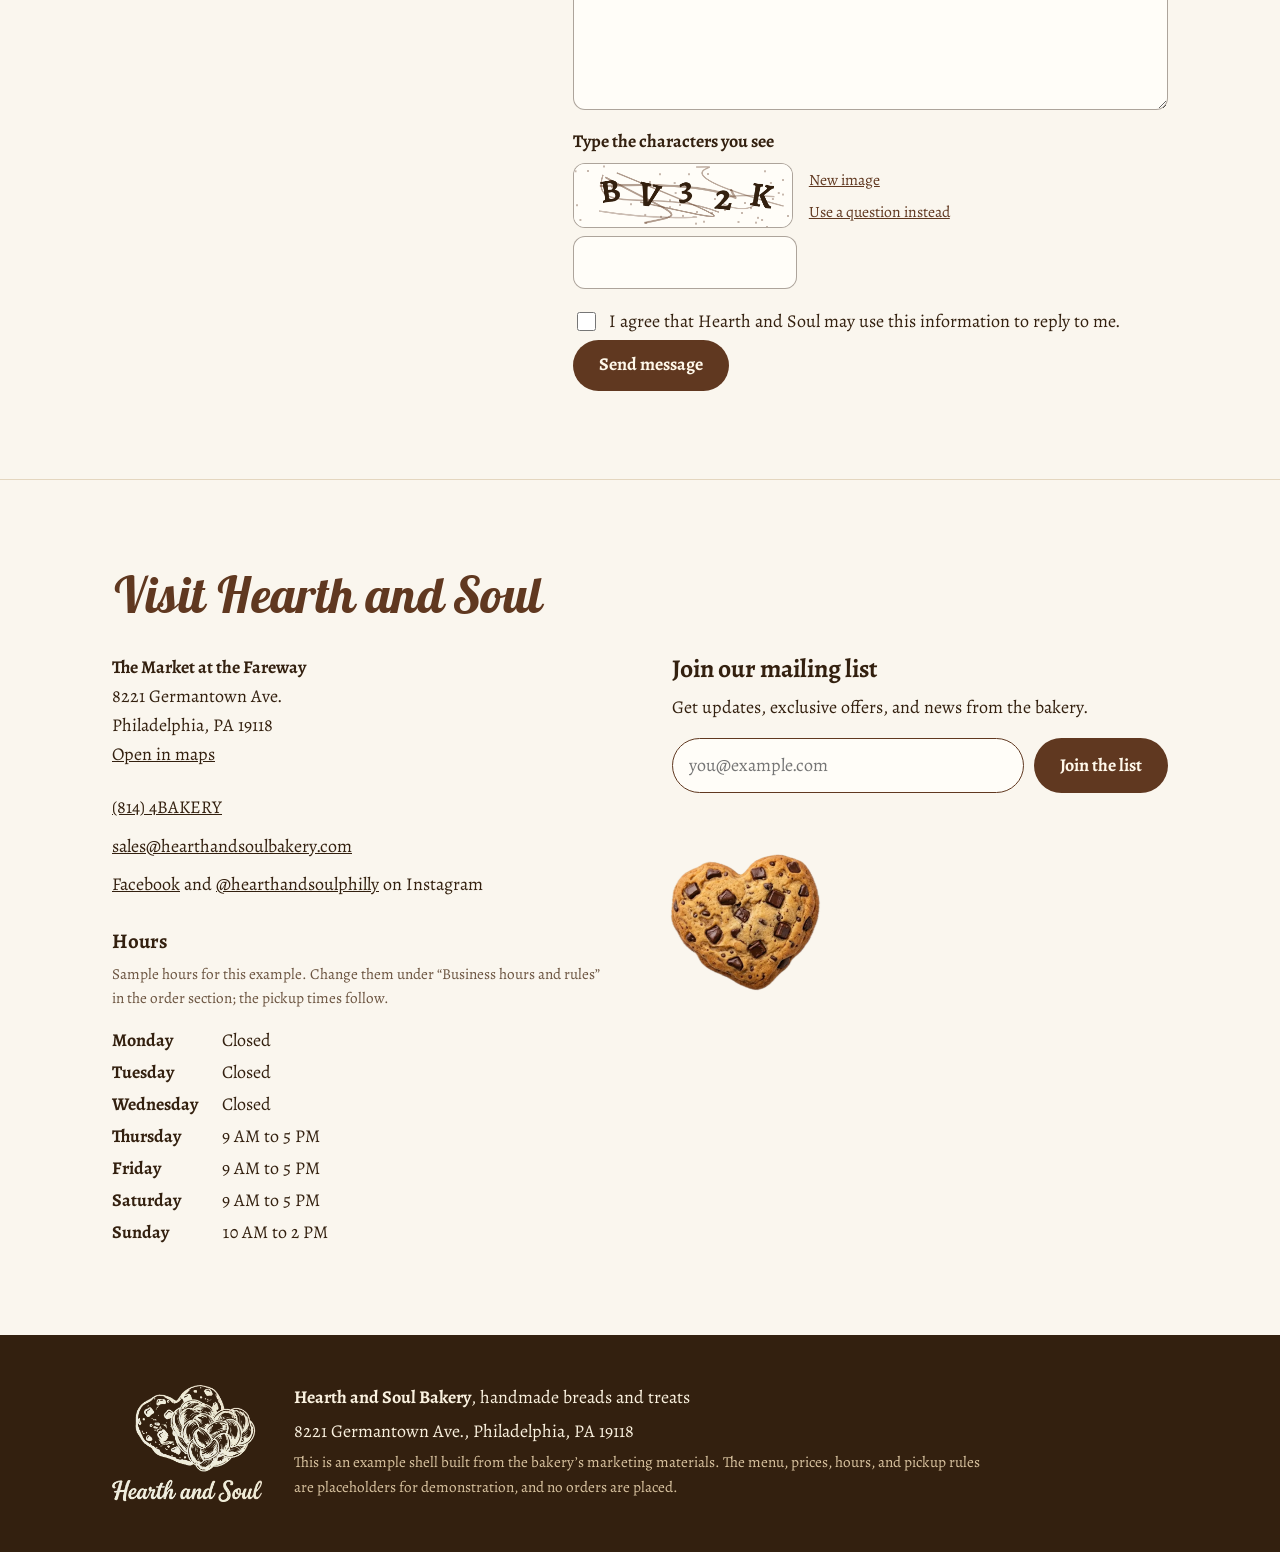
==== commit ba9bcff1: "hearth_test: store-style menu with item options, phone calendar, branded checkout, comments Also poi" ====
--- a/hearth_test/index.html
+++ b/hearth_test/index.html
@@ -237,6 +237,7 @@
 .sr{position:absolute;width:1px;height:1px;overflow:hidden;clip:rect(0 0 0 0);white-space:nowrap}
 </style>
 <link rel="stylesheet" href="css/test-mode.css">
+<link rel="stylesheet" href="css/store.css">
 <script src="js/connect.js"></script>
 </head>
 <body>
@@ -247,6 +248,7 @@
     <a href="release-notes.html">What’s real and what’s not</a>
     <a href="test_admin/">Test admin</a>
     <a href="test_submissions/">Test submissions</a>
+    <a href="test_comments/">Test comments</a>
   </div>
   <div class="tb-row tb-clock">
     <label for="fakeNow">Set a date and time to test from <span class="tb-sub">(Eastern)</span></label>
@@ -308,26 +310,36 @@
         <img src="assets/img-3.webp" alt="" width="190" height="168">
       </div>
 
-      <div class="order-grid">
-        <div class="order-menu">
-          <h3>Choose your items</h3>
-          <div class="menu-tools">
-            <button type="button" class="mini" id="refreshCatalog">Refresh catalogue</button>
-            <span class="fine" id="catalogStatus" role="status"></span>
+      <div class="order-stack">
+        <div class="store">
+          <div class="store-head">
+            <h3>Choose your items</h3>
+            <div class="menu-tools">
+              <button type="button" class="mini" id="refreshCatalog">Refresh catalogue</button>
+              <span class="fine" id="catalogStatus" role="status"></span>
+            </div>
           </div>
-
-          <ul class="menu" id="menu"></ul>
+          <nav class="cat-tabs" id="catTabs" aria-label="Menu categories"></nav>
+          <div class="products" id="menu"></div>
         </div>
 
-        <div class="order-when">
+        <div class="pickup">
           <h3>Choose a pickup time</h3>
-          <p class="earliest" id="earliest" aria-live="polite"></p>
+          <div class="pick-top">
+            <p class="earliest" id="earliest" aria-live="polite"></p>
+            <button type="button" class="mini" id="pickEarliest">Pick the earliest time</button>
+          </div>
           <p class="why" id="why"></p>
-          <div class="days" id="days" role="group" aria-label="Pickup day"></div>
-          <div class="slots" id="slots" role="group" aria-label="Pickup time"></div>
-          <p class="fine" style="margin-top:.9rem">All times are Eastern.</p>
-
+          <div class="pick-grid">
+            <div class="cal" id="cal" role="group" aria-label="Pickup date"></div>
+            <div class="pick-times">
+              <p class="pick-day" id="pickDay"></p>
+              <div class="slots" id="slots" role="group" aria-label="Pickup time"></div>
+              <p class="fine" style="margin-top:.9rem">All times are Eastern.</p>
+            </div>
           </div>
+          <p class="cal-msg" id="calMsg" role="status"></p>
+        </div>
 
         <div class="summary">
           <p class="sum-line" id="sumLine" aria-live="polite"></p>
@@ -543,25 +555,147 @@
   var $ = function(id){ return document.getElementById(id); };
 
   function esc(t){ return String(t).replace(/[&<>"]/g, function(c){ return {"&":"&amp;","<":"&lt;",">":"&gt;",'"':"&quot;"}[c]; }); }
+  /* ---- Store menu: category tabs + product cards (one card per product, choices as pills) ---- */
+  var calMonth = null, calMonths = [], activeCat = "All", pickVariant = {}, cardEls = {}, renderListeners = [];
+  var GLYPHS = [[/pie/i,"🥧"],[/cookie/i,"🍪"],[/brownie|chocolate bar/i,"🍫"],[/scone|croissant|roll|muffin|sfogliatelle|pudding|cake/i,"🥐"],[/challah|focaccia|bread|loaf/i,"🍞"],[/juice/i,"🧃"],[/milk/i,"🥛"],[/ice cream/i,"🍨"],[/yogurt/i,"🥣"],[/honey/i,"🍯"],[/egg|sandwich/i,"🥪"],[/tray|catering|dozen/i,"🍽️"]];
+  var CAT_GLYPH = {"Bread":"🍞","Pastries":"🥐","Cookies":"🍪","Breakfast Sandwich":"🥪","Beverages":"🥛","Ice Cream":"🍨","Catering":"🍽️","Holiday":"🎁","Miscellaneous":"🍯"};
+  function glyphFor(g){ for (var i = 0; i < GLYPHS.length; i++){ if (GLYPHS[i][0].test(g.name)) return GLYPHS[i][1]; } return CAT_GLYPH[g.category] || "🍞"; }
+
+  // The page works with one flat list of purchasable SKUs (ITEMS). A product is the set of SKUs that share a groupId.
+  function groups(){
+    var map = {}, list = [];
+    ITEMS.forEach(function(it){
+      var gid = it.groupId || it.id;
+      if (!map[gid]){ map[gid] = {id: gid, name: it.groupName || it.name, category: it.category, note: it.note || "", items: []}; list.push(map[gid]); }
+      map[gid].items.push(it);
+    });
+    return list;
+  }
+  function selectedOf(g){
+    for (var i = 0; i < g.items.length; i++){ if (g.items[i].id === pickVariant[g.id]) return g.items[i]; }
+    pickVariant[g.id] = g.items[0].id;
+    return g.items[0];
+  }
+
   function renderMenu(){
-    var ul = $("menu"); ul.innerHTML = "";
-    if (!ITEMS.length){ ul.innerHTML = '<li class="cat">The menu is not available right now. Please check back soon.</li>'; return; }
-    var last = null;
-    ITEMS.forEach(function(it){
-      if (it.category !== last){
-        var h = document.createElement("li"); h.className = "cat"; h.textContent = it.category; ul.appendChild(h); last = it.category;
+    var root = $("menu"), tabs = $("catTabs");
+    root.innerHTML = ""; tabs.innerHTML = ""; cardEls = {};
+    var gs = groups();
+    if (!gs.length){ root.innerHTML = '<p class="store-empty">The menu is not available right now. Please check back soon.</p>'; return; }
+    var cats = [];
+    gs.forEach(function(g){ if (cats.indexOf(g.category) < 0) cats.push(g.category); });
+    if (activeCat !== "All" && cats.indexOf(activeCat) < 0) activeCat = "All";
+    ["All"].concat(cats).forEach(function(c){
+      var n = c === "All" ? gs.length : gs.filter(function(g){ return g.category === c; }).length;
+      var b = document.createElement("button");
+      b.type = "button"; b.className = "cat-tab"; b.dataset.cat = c;
+      b.setAttribute("aria-pressed", String(c === activeCat));
+      b.textContent = c + " (" + n + ")";
+      tabs.appendChild(b);
+    });
+    gs.forEach(function(g){
+      var sel = selectedOf(g);
+      var card = document.createElement("article");
+      card.className = "pcard"; card.dataset.group = g.id; card.dataset.cat = g.category;
+      card.hidden = !(activeCat === "All" || activeCat === g.category);
+      var vopts = g.items.length > 1
+        ? '<div class="vopts" role="group" aria-label="Choose an option for ' + esc(g.name) + '">' + g.items.map(function(it){
+            return '<button type="button" class="vopt" data-id="' + esc(it.id) + '" data-label="' + esc(it.variant || it.name) + '" aria-pressed="' + (it.id === sel.id) + '">' + esc(it.variant || it.name) + '</button>';
+          }).join("") + '</div>'
+        : "";
+      card.innerHTML =
+        '<div class="c-img" aria-hidden="true">' + (sel.image ? '<img src="' + esc(sel.image) + '" alt="">' : glyphFor(g)) + '<span class="c-badge" hidden></span></div>' +
+        '<div class="c-body"><h4 class="c-name">' + esc(g.name) + '</h4>' +
+        (g.note ? '<p class="c-note">' + esc(g.note) + '</p>' : '') +
+        vopts +
+        '<div class="c-foot-slot" data-foot="' + esc(g.id) + '"></div>' +
+        '<div class="c-buy"><span class="c-price"></span>' +
+        '<button type="button" class="c-add">Add</button>' +
+        '<span class="c-stepper" hidden><button type="button" class="c-dec">−</button><output aria-live="polite">0</output><button type="button" class="c-inc">+</button></span></div></div>';
+      root.appendChild(card);
+      cardEls[g.id] = card;
+    });
+    updateCards();
+    renderListeners.forEach(function(f){ try { f(gs); } catch (e) {} });
+  }
+
+  // Refresh the numbers on the cards (price, quantity, "in cart" badge) without rebuilding them.
+  function updateCards(){
+    groups().forEach(function(g){
+      var card = cardEls[g.id]; if (!card) return;
+      var sel = selectedOf(g), q = qty[sel.id] || 0, total = 0;
+      g.items.forEach(function(it){ total += qty[it.id] || 0; });
+      card.querySelector(".c-price").textContent = money(sel.price);
+      var add = card.querySelector(".c-add"), st = card.querySelector(".c-stepper");
+      add.hidden = q > 0; st.hidden = q === 0;
+      add.setAttribute("aria-label", "Add " + sel.name + " to cart");
+      st.querySelector("output").textContent = q;
+      st.querySelector(".c-dec").setAttribute("aria-label", "Remove one " + sel.name);
+      st.querySelector(".c-inc").setAttribute("aria-label", "Add one " + sel.name);
+      var badge = card.querySelector(".c-badge");
+      badge.hidden = total === 0; badge.textContent = total + " in cart";
+      card.querySelectorAll(".vopt").forEach(function(b){
+        var n = qty[b.dataset.id] || 0;
+        b.setAttribute("aria-pressed", String(b.dataset.id === sel.id));
+        b.textContent = b.dataset.label + (n ? " ×" + n : "");
+      });
+    });
+  }
+
+  /* ---- Pickup: month calendar (phone-friendly) + time windows ---- */
+  function monthLabel(ym){
+    var y = +ym.slice(0, 4), m = +ym.slice(5, 7);
+    return new Date(Date.UTC(y, m - 1, 1)).toLocaleDateString("en-US", {timeZone: "UTC", month: "long", year: "numeric"});
+  }
+  function dayWhy(d, date){
+    if (!d) return date < model.days[0].date ? "That day has passed." : "We take orders up to " + MAX_DAYS + " days ahead.";
+    if (d.reason === "Closed") return d.label + ": we’re closed.";
+    if (d.reason === "Unavailable") return d.label + ": not available for pickup.";
+    if (d.reason === "Too soon") return d.label + ": too soon. We need " + LEAD_HOURS + " hours’ notice.";
+    if (d.reason === "Too far") return d.label + ": too far ahead.";
+    return "";
+  }
+  function focusKey(){
+    var a = document.activeElement;
+    if (!a || !a.closest) return null;
+    if (a.closest("#cal")) return a.dataset.date ? "#cal [data-date=\"" + a.dataset.date + "\"]" : (a.dataset.dir ? "#cal [data-dir=\"" + a.dataset.dir + "\"]" : null);
+    if (a.closest("#slots") && a.dataset.s) return "#slots [data-s=\"" + a.dataset.s + "\"]";
+    return null;
+  }
+  function restoreFocus(sel){ if (!sel) return; var el = document.querySelector(sel); if (el) el.focus(); }
+
+  function renderCalendar(){
+    var byDate = {};
+    model.days.forEach(function(d){ byDate[d.date] = d; });
+    calMonths = [];
+    model.days.forEach(function(d){ var ym = d.date.slice(0, 7); if (calMonths.indexOf(ym) < 0) calMonths.push(ym); });
+    if (!calMonth || calMonths.indexOf(calMonth) < 0){
+      var anchor = dayIdx !== null ? model.days[dayIdx] : (model.first ? model.days[model.first.day] : model.days[0]);
+      calMonth = anchor.date.slice(0, 7);
+    }
+    var mi = calMonths.indexOf(calMonth), y = +calMonth.slice(0, 4), mo = +calMonth.slice(5, 7);
+    var startDow = new Date(Date.UTC(y, mo - 1, 1)).getUTCDay(), dim = new Date(Date.UTC(y, mo, 0)).getUTCDate();
+    var today = model.days[0].date;
+    var html = '<div class="cal-head"><button type="button" class="cal-nav" data-dir="-1" aria-label="Previous month"' + (mi <= 0 ? " disabled" : "") + '>‹</button>' +
+      '<strong aria-live="polite">' + monthLabel(calMonth) + '</strong>' +
+      '<button type="button" class="cal-nav" data-dir="1" aria-label="Next month"' + (mi >= calMonths.length - 1 ? " disabled" : "") + '>›</button></div>' +
+      '<div class="cal-grid" role="grid">';
+    ["S", "M", "T", "W", "T", "F", "S"].forEach(function(l, i){ html += '<div class="cal-dow" aria-hidden="true" title="' + DAYNAMES[i] + '">' + l + '</div>'; });
+    for (var b = 0; b < startDow; b++) html += '<span class="cal-day blank" aria-hidden="true"></span>';
+    for (var n = 1; n <= dim; n++){
+      var date = calMonth + "-" + String(n).padStart(2, "0"), d = byDate[date];
+      var cls = "cal-day " + (d && d.ok ? "ok" : "off") + (date === today ? " today" : "");
+      var label = d ? d.label + (d.ok ? "" : ", unavailable: " + d.reason) : date;
+      if (d && d.ok){
+        html += '<button type="button" class="' + cls + '" data-i="' + d.i + '" data-date="' + date + '" aria-pressed="' + (d.i === dayIdx) + '" aria-label="' + esc(label) + '">' + n + '</button>';
+      } else {
+        html += '<button type="button" class="' + cls + '" data-date="' + date + '" aria-disabled="true" data-why="' + esc(dayWhy(d, date)) + '" aria-label="' + esc(label) + '">' + n + '</button>';
       }
-      var li = document.createElement("li");
-      li.innerHTML =
-        '<span class="name">'+esc(it.name)+(it.note ? '<span class="note">'+esc(it.note)+'</span>' : '')+'</span>'+
-        '<span class="price">'+money(it.price)+'</span>'+
-        '<span class="stepper">'+
-          '<button type="button" data-id="'+esc(it.id)+'" data-d="-1" aria-label="Remove one '+esc(it.name)+'">−</button>'+
-          '<output id="q-'+esc(it.id)+'" aria-live="polite">0</output>'+
-          '<button type="button" data-id="'+esc(it.id)+'" data-d="1" aria-label="Add one '+esc(it.name)+'">+</button>'+
-        '</span>';
-      ul.appendChild(li);
-    });
+    }
+    html += '</div><div class="cal-legend"><span><i></i>Open</span><span><i class="sel"></i>Selected</span><span>Faded days are closed or unavailable. Tap one to see why.</span></div>';
+    var keep = focusKey();
+    $("cal").innerHTML = html;
+    restoreFocus(keep);
   }
 
   function renderPickup(){
@@ -569,37 +703,31 @@
     var ev = $("earliest"), why = $("why");
     if (model.first){
       var f = model.first.slot, fd = model.days[model.first.day];
-      ev.innerHTML = "Earliest pickup: <strong>"+fd.label+", "+range(f.start,f.end)+"</strong>";
-      why.textContent = LEAD_HOURS+" hours from now is "+dayFmt.format(new Date(model.earliest))+" at "+clock(model.earliest)+". The first open window at or after that time is "+clock(f.start)+".";
+      ev.innerHTML = "Earliest pickup: <strong>" + fd.label + ", " + range(f.start, f.end) + "</strong>";
+      why.textContent = LEAD_HOURS + " hours from now is " + dayFmt.format(new Date(model.earliest)) + " at " + clock(model.earliest) + ". The first open window at or after that time is " + clock(f.start) + ".";
     } else {
-      ev.textContent = "No pickup times are open in the next "+MAX_DAYS+" days.";
+      ev.textContent = "No pickup times are open in the next " + MAX_DAYS + " days.";
       why.textContent = "";
     }
+    $("pickEarliest").hidden = !model.first;
 
     // keep the selection only if it is still valid
     var valid = false;
     if (dayIdx !== null && slotStart !== null){
       var dd = model.days[dayIdx];
-      valid = !!dd && dd.slots.some(function(s){return s.start===slotStart && s.ok;});
+      valid = !!dd && dd.slots.some(function(s){ return s.start === slotStart && s.ok; });
     }
     if (!valid){ slotStart = null; }
     if (dayIdx === null || !model.days[dayIdx] || !model.days[dayIdx].ok){
       dayIdx = model.first ? model.first.day : null;
     }
 
-    var daysEl = $("days"); daysEl.innerHTML = "";
-    model.days.forEach(function(d){
-      var b = document.createElement("button");
-      b.type = "button"; b.className = "chip"; b.dataset.i = d.i;
-      b.disabled = !d.ok;
-      b.setAttribute("aria-pressed", String(d.i === dayIdx));
-      b.setAttribute("aria-label", d.label + (d.ok ? "" : ", unavailable: " + d.reason));
-      b.innerHTML = '<span class="dow">'+d.short+'</span><span class="num">'+d.num+'</span><span class="why-not">'+d.reason+'</span>';
-      daysEl.appendChild(b);
-    });
-
+    renderCalendar();
+
+    var keep = focusKey();
     var slotsEl = $("slots"); slotsEl.innerHTML = "";
     var sel = dayIdx !== null ? model.days[dayIdx] : null;
+    $("pickDay").textContent = sel ? sel.label + ": choose a time" : "Choose a day";
     if (!sel){
       slotsEl.innerHTML = '<p class="empty">Pick a day to see times.</p>';
     } else {
@@ -608,28 +736,26 @@
         b.type = "button"; b.className = "slot"; b.dataset.s = s.start;
         b.disabled = !s.ok;
         b.setAttribute("aria-pressed", String(s.start === slotStart));
-        b.textContent = range(s.start,s.end);
+        b.textContent = range(s.start, s.end);
         if (!s.ok) b.title = s.start < model.earliest ? "Too soon" : "Too far ahead";
         slotsEl.appendChild(b);
       });
     }
+    restoreFocus(keep);
     renderSummary();
   }
 
   function renderSummary(){
     var count = 0, total = 0;
-    ITEMS.forEach(function(it){ count += qty[it.id]; total += qty[it.id]*it.price; $("q-"+it.id).textContent = qty[it.id]; });
-    ITEMS.forEach(function(it){
-      var minus = document.querySelector('button[data-id="'+it.id+'"][data-d="-1"]');
-      if (minus) minus.disabled = qty[it.id] === 0;
-    });
+    ITEMS.forEach(function(it){ var q = qty[it.id] || 0; count += q; total += q * it.price; });
+    updateCards();
     var parts = [];
-    parts.push(count ? count + (count===1?" item":" items") + ", " + money(total) : "No items yet");
+    parts.push(count ? count + (count === 1 ? " item" : " items") + ", " + money(total) : "Cart is empty");
     if (slotStart !== null){
       var sd = model.days[dayIdx];
-      parts.push("pickup " + sd.label + ", " + range(slotStart, slotStart + SLOT_MIN*60000));
+      parts.push("Pickup " + sd.label + ", " + range(slotStart, slotStart + SLOT_MIN * 60000));
     } else {
-      parts.push("no pickup time chosen");
+      parts.push("No pickup time chosen");
     }
     $("sumLine").textContent = parts.join(". ") + ".";
     $("reserve").disabled = !(count > 0 && slotStart !== null);
@@ -664,15 +790,45 @@
 
   /* ---- Events ---- */
   $("menu").addEventListener("click", function(e){
-    var b = e.target.closest("button[data-id]"); if (!b) return;
-    var id = b.dataset.id, d = +b.dataset.d;
-    qty[id] = Math.max(0, Math.min(20, qty[id] + d));
+    var card = e.target.closest(".pcard"), t = e.target.closest("button");
+    if (!card || !t) return;
+    var g = groups().filter(function(x){ return x.id === card.dataset.group; })[0];
+    if (!g) return;
+    var sel = selectedOf(g);
+    if (t.classList.contains("vopt")){ pickVariant[g.id] = t.dataset.id; updateCards(); return; }
+    var d = (t.classList.contains("c-add") || t.classList.contains("c-inc")) ? 1 : t.classList.contains("c-dec") ? -1 : 0;
+    if (!d) return;
+    qty[sel.id] = Math.max(0, Math.min(20, (qty[sel.id] || 0) + d));
     $("demoMsg").textContent = "";
     renderSummary();
   });
-  $("days").addEventListener("click", function(e){
-    var b = e.target.closest("button.chip"); if (!b || b.disabled) return;
-    dayIdx = +b.dataset.i; slotStart = null; $("demoMsg").textContent = "";
+  $("catTabs").addEventListener("click", function(e){
+    var b = e.target.closest("button.cat-tab"); if (!b) return;
+    activeCat = b.dataset.cat;
+    renderMenu();
+  });
+  $("cal").addEventListener("click", function(e){
+    var nav = e.target.closest("button.cal-nav");
+    if (nav){
+      if (nav.disabled) return;
+      var i = calMonths.indexOf(calMonth) + (+nav.dataset.dir);
+      if (i >= 0 && i < calMonths.length){ calMonth = calMonths[i]; renderCalendar(); }
+      return;
+    }
+    var b = e.target.closest("button.cal-day"); if (!b || b.classList.contains("blank")) return;
+    if (b.getAttribute("aria-disabled") === "true"){ $("calMsg").textContent = b.dataset.why || ""; return; }
+    dayIdx = +b.dataset.i; slotStart = null;
+    $("calMsg").textContent = ""; $("demoMsg").textContent = "";
+    renderPickup();
+    var again = document.querySelector('#cal [data-date="' + b.dataset.date + '"]'); if (again) again.focus();
+    // On a phone the times appear below the calendar, so bring them into view.
+    if (window.matchMedia && matchMedia("(max-width:760px)").matches) $("pickDay").scrollIntoView({block: "start", behavior: "smooth"});
+  });
+  $("pickEarliest").addEventListener("click", function(){
+    if (!model || !model.first) return;
+    dayIdx = model.first.day; slotStart = model.first.slot.start;
+    calMonth = model.days[dayIdx].date.slice(0, 7);
+    $("calMsg").textContent = ""; $("demoMsg").textContent = "";
     renderPickup();
   });
   $("slots").addEventListener("click", function(e){
@@ -918,6 +1074,7 @@
     selection: selection, stillBookable: stillBookable, nowMs: nowMs,
     settings: function(){ return SETTINGS; }, meta: function(){ return catalogMeta; },
     onChange: function(f){ listeners.push(f); }, reloadCatalog: reloadCatalog,
+    groups: groups, onRender: function(f){ renderListeners.push(f); if (cardEls && Object.keys(cardEls).length) f(groups()); },
     money: money, esc: esc
   };
 
@@ -950,5 +1107,6 @@
 })();
 </script>
 <script type="module" src="js/hs-test.js"></script>
+<script type="module" src="js/comments.js"></script>
 </body>
 </html>
--- a/hearth_test/css/test-mode.css
+++ b/hearth_test/css/test-mode.css
@@ -14,46 +14,46 @@
 .menu-tools .fine{margin:0}
 
 /* --- Spoofed cart / checkout. Red border = this is a fake page. --- */
-#hsflow{position:fixed;inset:0;z-index:1000;overflow:auto;background:#F3F3F1;color:#1d1d1d;border:8px solid #D40000;
+#hsflow{position:fixed;inset:0;z-index:1000;overflow:auto;background:var(--hs-background,#F3F3F1);color:var(--hs-foreground,#1d1d1d);border:8px solid #D40000;
   font:16px/1.5 system-ui,-apple-system,"Segoe UI",Roboto,sans-serif;color-scheme:light}
 #hsflow[hidden]{display:none}
 #hsflow .fl-banner{position:sticky;top:0;z-index:2;background:#D40000;color:#fff;text-align:center;font-weight:700;padding:.6rem 1rem;letter-spacing:.02em}
 #hsflow .fl-wrap{max-width:62rem;margin:0 auto;padding:1.25rem 1rem 3rem}
-#hsflow h1,#hsflow h2{font-family:inherit;font-style:normal;color:#1d1d1d;font-weight:650;margin:0 0 .75rem}
+#hsflow h1,#hsflow h2{font-family:inherit;font-style:normal;color:var(--hs-foreground,#1d1d1d);font-weight:650;margin:0 0 .75rem}
 #hsflow h1{font-size:1.6rem}
 #hsflow h2{font-size:1.1rem}
 #hsflow .fl-top{display:flex;justify-content:space-between;align-items:center;gap:1rem;margin-bottom:1rem}
 #hsflow .fl-store{font-weight:650}
 #hsflow .fl-grid{display:grid;grid-template-columns:1fr;gap:1.25rem}
 @media(min-width:820px){#hsflow .fl-grid{grid-template-columns:1.25fr 1fr}}
-#hsflow .fl-card{background:#fff;border:1px solid #d6d6d2;border-radius:10px;padding:1.1rem 1.2rem;margin-bottom:1rem}
+#hsflow .fl-card{background:var(--hs-card,#fff);color:var(--hs-card-foreground,inherit);border:1px solid var(--hs-border,#d6d6d2);border-radius:var(--hs-radius,10px);padding:1.1rem 1.2rem;margin-bottom:1rem}
 #hsflow label{display:block;font-weight:600;font-size:.93rem;margin-bottom:.8rem}
-#hsflow label .opt{font-weight:400;color:#666}
-#hsflow input[type="text"],#hsflow input[type="email"],#hsflow input[type="tel"],#hsflow textarea{display:block;width:100%;margin-top:.25rem;font:inherit;padding:.65rem .75rem;border:1.5px solid #9a9a95;border-radius:8px;background:#fff;color:#1d1d1d}
-#hsflow input:focus,#hsflow textarea:focus{outline:2px solid #1a73e8;outline-offset:1px;border-color:#1a73e8}
+#hsflow label .opt{font-weight:400;color:var(--hs-muted-foreground,#666)}
+#hsflow input[type="text"],#hsflow input[type="email"],#hsflow input[type="tel"],#hsflow textarea{display:block;width:100%;margin-top:.25rem;font:inherit;padding:.65rem .75rem;border:1.5px solid color-mix(in srgb,var(--hs-foreground,#1d1d1d) 28%,var(--hs-border,#d6d6d2));border-radius:calc(var(--hs-radius,.75rem) * .75);background:var(--hs-input,#fff);color:var(--hs-foreground,#1d1d1d)}
+#hsflow input:focus,#hsflow textarea:focus{outline:2px solid var(--hs-ring,#1a73e8);outline-offset:1px;border-color:var(--hs-ring,#1a73e8)}
 #hsflow .fl-row{display:grid;grid-template-columns:1fr 1fr 1fr;gap:.75rem}
 #hsflow .fl-row .wide{grid-column:span 3}
 @media(max-width:520px){#hsflow .fl-row{grid-template-columns:1fr 1fr}#hsflow .fl-row .wide{grid-column:span 2}}
 #hsflow .fl-lines{list-style:none;margin:0;padding:0}
-#hsflow .fl-lines li{display:grid;grid-template-columns:1fr auto;gap:.2rem .75rem;align-items:center;padding:.6rem 0;border-bottom:1px solid #e7e7e3}
+#hsflow .fl-lines li{display:grid;grid-template-columns:1fr auto;gap:.2rem .75rem;align-items:center;padding:.6rem 0;border-bottom:1px solid var(--hs-border,#e7e7e3)}
 #hsflow .fl-lines .nm{font-weight:600}
 #hsflow .fl-lines .qty{display:inline-flex;align-items:center;gap:.4rem;margin-top:.25rem}
-#hsflow .fl-lines .qty button,#hsflow .fl-link{font:inherit;border:1px solid #9a9a95;background:#fff;border-radius:6px;min-width:2rem;min-height:2rem;cursor:pointer;color:#1d1d1d}
-#hsflow .fl-link{border:0;background:none;text-decoration:underline;color:#1a56b0;min-width:0;padding:0}
+#hsflow .fl-lines .qty button,#hsflow .fl-link{font:inherit;border:1px solid var(--hs-primary,#9a9a95);background:var(--hs-card,#fff);border-radius:calc(var(--hs-radius,.75rem) * .6);min-width:2rem;min-height:2rem;cursor:pointer;color:var(--hs-primary,#1d1d1d)}
+#hsflow .fl-link{border:0;background:none;text-decoration:underline;color:var(--hs-primary,#1a56b0);min-width:0;padding:0}
 #hsflow .fl-sum{display:flex;justify-content:space-between;padding:.3rem 0}
-#hsflow .fl-sum.total{font-weight:700;font-size:1.15rem;border-top:1px solid #d6d6d2;margin-top:.4rem;padding-top:.7rem}
-#hsflow .fl-btn{display:block;width:100%;font:inherit;font-weight:650;border:0;border-radius:8px;padding:.85rem 1rem;background:#111;color:#fff;cursor:pointer}
-#hsflow .fl-btn:hover{background:#333}
+#hsflow .fl-sum.total{font-weight:700;font-size:1.15rem;border-top:1px solid var(--hs-border,#d6d6d2);margin-top:.4rem;padding-top:.7rem}
+#hsflow .fl-btn{display:block;width:100%;font:inherit;font-weight:650;border:0;border-radius:var(--hs-radius,.75rem);padding:.85rem 1rem;background:var(--hs-primary,#111);color:var(--hs-primary-foreground,#fff);cursor:pointer}
+#hsflow .fl-btn:hover{filter:brightness(1.18)}
 #hsflow .fl-btn[disabled]{opacity:.45;cursor:not-allowed}
-#hsflow .fl-btn.ghost{background:#fff;color:#111;border:1.5px solid #111}
-#hsflow .fl-err{color:#B00020;min-height:1.3em;margin:.4rem 0 0;font-size:.95rem}
+#hsflow .fl-btn.ghost{background:var(--hs-card,#fff);color:var(--hs-primary,#111);border:1.5px solid var(--hs-primary,#111)}
+#hsflow .fl-err{color:var(--hs-destructive,#B00020);min-height:1.3em;margin:.4rem 0 0;font-size:.95rem}
 #hsflow .fl-hint{background:#FFF3C4;border:1px solid #C9A227;border-radius:8px;padding:.6rem .8rem;font-size:.92rem;margin-bottom:.9rem}
-#hsflow .fl-pick{display:flex;gap:.6rem;align-items:flex-start;padding:.7rem .8rem;border:1.5px solid #1a73e8;border-radius:8px;background:#f4f8ff}
+#hsflow .fl-pick{display:flex;gap:.6rem;align-items:flex-start;padding:.7rem .8rem;border:1.5px solid var(--hs-primary,#1a73e8);border-radius:calc(var(--hs-radius,.75rem) * .75);background:color-mix(in srgb,var(--hs-accent,#1a73e8) 14%,var(--hs-card,#fff))}
 #hsflow .fl-captcha{display:inline-flex;align-items:center;gap:.8rem;border:1px solid #d3d3d3;background:#f9f9f9;border-radius:4px;padding:.8rem 1rem;box-shadow:0 0 4px rgba(0,0,0,.08);margin:.2rem 0 1rem;min-width:16rem}
 #hsflow .fl-captcha .box{width:1.6rem;height:1.6rem;border:2px solid #c1c1c1;background:#fff;border-radius:3px;display:grid;place-items:center;cursor:pointer;font-size:1rem;color:#1a8a3a}
 #hsflow .fl-captcha .spin{width:1.2rem;height:1.2rem;border:3px solid #ddd;border-top-color:#4a90e2;border-radius:50%;animation:fl-spin .8s linear infinite}
 #hsflow .fl-captcha small{margin-left:auto;color:#777;font-size:.7rem;text-align:right}
 @keyframes fl-spin{to{transform:rotate(360deg)}}
 #hsflow .fl-done{text-align:center;padding:2rem 1rem}
-#hsflow .fl-done .tick{width:3.5rem;height:3.5rem;border-radius:50%;background:#1a8a3a;color:#fff;display:grid;place-items:center;font-size:1.8rem;margin:0 auto 1rem}
+#hsflow .fl-done .tick{width:3.5rem;height:3.5rem;border-radius:50%;background:var(--hs-primary,#1a8a3a);color:var(--hs-primary-foreground,#fff);display:grid;place-items:center;font-size:1.8rem;margin:0 auto 1rem}
 @media(prefers-reduced-motion:reduce){#hsflow .fl-captcha .spin{animation:none}}
--- a/hearth_test/css/store.css
+++ b/hearth_test/css/store.css
@@ -0,0 +1,114 @@
+/* Store-style menu, pickup calendar, and sticky cart bar. Brand: brown #603820, gold #E0A858, flour #FAF6EE. */
+.order-stack{display:grid;grid-template-columns:minmax(0,1fr);gap:clamp(2rem,5vw,3.25rem)}
+.order-stack>*{min-width:0}
+.menu-tools{display:flex;flex-wrap:wrap;align-items:center;gap:.4rem .8rem;min-width:0}
+
+/* ---- Menu header and category tabs ---- */
+.store-head{display:flex;flex-wrap:wrap;align-items:baseline;justify-content:space-between;gap:.25rem 1rem}
+.store-head h3{margin:0}
+.cat-tabs{position:sticky;top:var(--hdr,64px);z-index:15;display:flex;gap:.5rem;overflow-x:auto;padding:.65rem 0;margin:.35rem 0 1rem;background:var(--band);scrollbar-width:none;-webkit-overflow-scrolling:touch}
+.cat-tabs::-webkit-scrollbar{display:none}
+.cat-tab{flex:0 0 auto;font:inherit;min-height:44px;padding:.45rem 1.05rem;border-radius:999px;border:1.5px solid var(--band-line);background:transparent;color:var(--band-ink);cursor:pointer;white-space:nowrap}
+.cat-tab:hover{border-color:var(--gold)}
+.cat-tab[aria-pressed="true"]{background:var(--gold);border-color:var(--gold);color:#2A1708;font-weight:700}
+
+/* ---- Product cards ---- */
+.products{display:grid;grid-template-columns:repeat(auto-fill,minmax(15.5rem,1fr));gap:1.1rem}
+@media (max-width:620px){.products{grid-template-columns:repeat(2,minmax(0,1fr));gap:.7rem}}
+@media (max-width:340px){.products{grid-template-columns:1fr}}
+.store-empty{grid-column:1/-1;margin:1rem 0;color:var(--band-muted)}
+.pcard{position:relative;display:flex;flex-direction:column;overflow:hidden;border-radius:18px;background:#FFFDF8;color:#33200F;box-shadow:0 10px 26px rgba(0,0,0,.32)}
+.pcard[hidden]{display:none}
+.c-img{position:relative;aspect-ratio:16/10;display:grid;place-items:center;font-size:clamp(2.4rem,9vw,3.4rem);background:radial-gradient(circle at 30% 25%,#FBEBC9,#EBCB8F 70%)}
+.c-img img{width:100%;height:100%;object-fit:cover}
+.c-badge{position:absolute;top:.55rem;right:.55rem;font-size:.78rem;font-weight:700;padding:.15rem .6rem;border-radius:999px;background:#603820;color:#FFF8EA}
+.c-badge[hidden]{display:none}
+.c-body{display:flex;flex-direction:column;gap:.5rem;padding:.8rem .9rem 1rem;flex:1}
+.c-name{margin:0;font-size:1.12rem;line-height:1.2;font-weight:700;color:#33200F}
+.c-note{margin:0;font-size:.93rem;line-height:1.35;color:#6B5440}
+.vopts{display:flex;flex-wrap:wrap;gap:.35rem}
+.vopt{font:inherit;font-size:.9rem;min-height:38px;padding:.25rem .75rem;border:1.5px solid #BDA98A;border-radius:999px;background:#fff;color:#33200F;cursor:pointer}
+.vopt:hover{border-color:#603820}
+.vopt[aria-pressed="true"]{background:#603820;border-color:#603820;color:#FFF8EA}
+.c-buy{margin-top:auto;display:flex;align-items:center;gap:.6rem;padding-top:.3rem}
+.c-price{font-weight:700;font-size:1.1rem;font-variant-numeric:tabular-nums;white-space:nowrap}
+.c-add{flex:1;font:inherit;font-weight:700;min-height:44px;padding:.45rem .9rem;border:0;border-radius:999px;background:#603820;color:#FFF8EA;cursor:pointer}
+.c-add:hover{filter:brightness(1.15)}
+.c-add[hidden],.c-stepper[hidden]{display:none}
+.c-stepper{flex:1;display:flex;align-items:center;justify-content:space-between;gap:.3rem}
+.c-stepper button{width:44px;height:44px;border-radius:50%;border:1.5px solid #603820;background:#fff;color:#603820;font-size:1.35rem;line-height:1;cursor:pointer}
+.c-stepper button:hover{background:#603820;color:#FFF8EA}
+.c-stepper output{min-width:1.5rem;text-align:center;font-weight:700;font-variant-numeric:tabular-nums}
+.c-foot-slot:empty{display:none}
+
+/* ---- Pickup: month calendar + times ---- */
+.pickup h3{margin-top:0}
+.pick-top{display:flex;flex-wrap:wrap;align-items:center;gap:.4rem 1rem;margin-bottom:.4rem}
+.pick-top .earliest{margin:0}
+.pick-grid{display:grid;grid-template-columns:minmax(0,23rem) minmax(0,1fr);gap:1.25rem 2.5rem;align-items:start;margin-top:1rem}
+@media (max-width:760px){.pick-grid{grid-template-columns:1fr}}
+.cal{background:rgba(255,255,255,.05);border:1px solid var(--band-line);border-radius:18px;padding:.7rem .7rem .9rem}
+.cal-head{display:flex;align-items:center;justify-content:space-between;margin-bottom:.35rem}
+.cal-head strong{font-size:1.15rem}
+.cal-nav{width:44px;height:44px;border-radius:50%;border:1.5px solid var(--band-line);background:transparent;color:var(--band-ink);font-size:1.25rem;line-height:1;cursor:pointer}
+.cal-nav:hover:not(:disabled){border-color:var(--gold)}
+.cal-nav:disabled{opacity:.3;cursor:not-allowed}
+.cal-grid{display:grid;grid-template-columns:repeat(7,minmax(0,1fr));gap:4px}
+.cal-dow{text-align:center;font-size:.78rem;color:var(--band-muted);padding:.2rem 0}
+.cal-day{position:relative;aspect-ratio:1/1;min-height:42px;display:grid;place-items:center;border-radius:12px;border:1.5px solid transparent;background:transparent;color:var(--band-ink);font:inherit;font-weight:600;cursor:pointer;padding:0}
+.cal-day.ok{border-color:var(--band-line);background:rgba(224,168,88,.14)}
+.cal-day.ok:hover{border-color:var(--gold)}
+.cal-day.off{opacity:.38;font-weight:400;cursor:default}
+.cal-day.blank{visibility:hidden;pointer-events:none}
+.cal-day.today::after{content:"";position:absolute;bottom:5px;width:5px;height:5px;border-radius:50%;background:currentColor}
+.cal-day[aria-pressed="true"]{background:var(--gold);border-color:var(--gold);color:#2A1708}
+.cal-day:focus-visible,.cal-nav:focus-visible,.cat-tab:focus-visible,.slot:focus-visible{outline:3px solid #fff;outline-offset:2px}
+.cal-legend{display:flex;flex-wrap:wrap;gap:.3rem 1rem;margin:.7rem .2rem 0;font-size:.85rem;color:var(--band-muted)}
+.cal-legend i{display:inline-block;width:.8rem;height:.8rem;border-radius:4px;margin-right:.35rem;vertical-align:-1px;border:1.5px solid var(--band-line);background:rgba(224,168,88,.14)}
+.cal-legend i.sel{background:var(--gold);border-color:var(--gold)}
+.cal-msg{min-height:1.4em;margin:.5rem 0 0;color:var(--gold)}
+.pick-day{margin:0 0 .6rem;font-size:1.2rem;font-weight:700}
+@media (max-width:760px){.slots{grid-template-columns:repeat(2,minmax(0,1fr))}.slot{min-height:48px}}
+
+/* ---- Sticky cart bar ---- */
+.summary{position:sticky;bottom:0;z-index:20;background:var(--band);margin-top:0;padding:.9rem 0 calc(.9rem + env(safe-area-inset-bottom));border-top:1px solid var(--band-line);box-shadow:0 -14px 18px -12px rgba(0,0,0,.45)}
+@media (max-width:620px){
+  .summary{flex-wrap:nowrap;gap:.75rem;padding-top:.6rem;padding-bottom:calc(.6rem + env(safe-area-inset-bottom))}
+  .summary .sum-line{font-size:.95rem;line-height:1.3}
+  .summary .btn{flex:0 0 auto;padding:.65rem 1.05rem;font-size:.95rem;white-space:nowrap}
+}
+
+/* Narrow product cards (phones): price on its own line, full-width Add / stepper, tighter pills */
+@media (max-width:620px){
+  .c-body{padding:.7rem .7rem .85rem}
+  .c-buy{flex-wrap:wrap;gap:.45rem}
+  .c-price{flex:0 0 100%}
+  .c-add,.c-stepper{flex:1 1 100%}
+  .vopt{font-size:.85rem;padding:.2rem .6rem;min-height:36px}
+  .vopts{gap:.3rem}
+}
+
+/* ---- Comments on cards, and the comment form ---- */
+.c-comments{font-size:.93rem}
+.c-comments summary{cursor:pointer;font-weight:600;color:#603820;min-height:32px;display:flex;align-items:center}
+.c-comments ul{list-style:none;margin:.3rem 0 .2rem;padding:0;display:grid;gap:.55rem}
+.c-comments li{background:#F6EEDC;border-radius:10px;padding:.5rem .65rem;color:#33200F}
+.c-comments q{display:block;quotes:"\201C" "\201D";line-height:1.35}
+.c-comments .c-who{display:block;margin-top:.2rem;font-size:.82rem;color:#6B5440}
+.c-leave{align-self:flex-start;font:inherit;font-size:.9rem;padding:0;border:0;background:none;color:#603820;text-decoration:underline;cursor:pointer;min-height:32px}
+dialog#commentDlg{width:min(30rem,calc(100vw - 2rem));max-height:calc(100vh - 2rem);overflow:auto;border:0;border-radius:18px;padding:1.3rem;background:#FFFDF8;color:#33200F;box-shadow:0 20px 60px rgba(0,0,0,.45);color-scheme:light}
+dialog#commentDlg::backdrop{background:rgba(30,18,8,.65)}
+dialog#commentDlg h3{margin:0 0 .2rem;font-size:1.5rem;color:#603820}
+dialog#commentDlg label{display:block;font-weight:600;font-size:.95rem;margin:.75rem 0 0}
+dialog#commentDlg .opt{font-weight:400;color:#6B5440;font-size:.85rem}
+dialog#commentDlg input,dialog#commentDlg textarea{display:block;width:100%;margin-top:.25rem;font:inherit;padding:.6rem .7rem;border:1.5px solid #BDA98A;border-radius:10px;background:#fff;color:#33200F}
+dialog#commentDlg textarea{resize:vertical;min-height:6rem}
+dialog#commentDlg .cd-about{margin:.1rem 0 0;color:#6B5440}
+dialog#commentDlg .cd-count{margin:.2rem 0 0;font-size:.82rem;color:#6B5440;text-align:right}
+dialog#commentDlg .cd-note{font-size:.9rem;background:#F6EEDC;border-radius:10px;padding:.55rem .7rem;margin:.6rem 0 0}
+dialog#commentDlg .cd-err{color:#B8432B;min-height:1.3em;margin:.5rem 0 0}
+dialog#commentDlg .cd-hp{position:absolute;left:-9999px;width:1px;height:1px;overflow:hidden}
+dialog#commentDlg .cd-actions{display:flex;flex-wrap:wrap;gap:.6rem;margin-top:.8rem}
+dialog#commentDlg button{font:inherit;font-weight:700;min-height:44px;padding:.5rem 1.2rem;border-radius:999px;border:1.5px solid #603820;background:#603820;color:#FFF8EA;cursor:pointer}
+dialog#commentDlg button.ghost{background:#fff;color:#603820}
+dialog#commentDlg button:disabled{opacity:.5;cursor:wait}
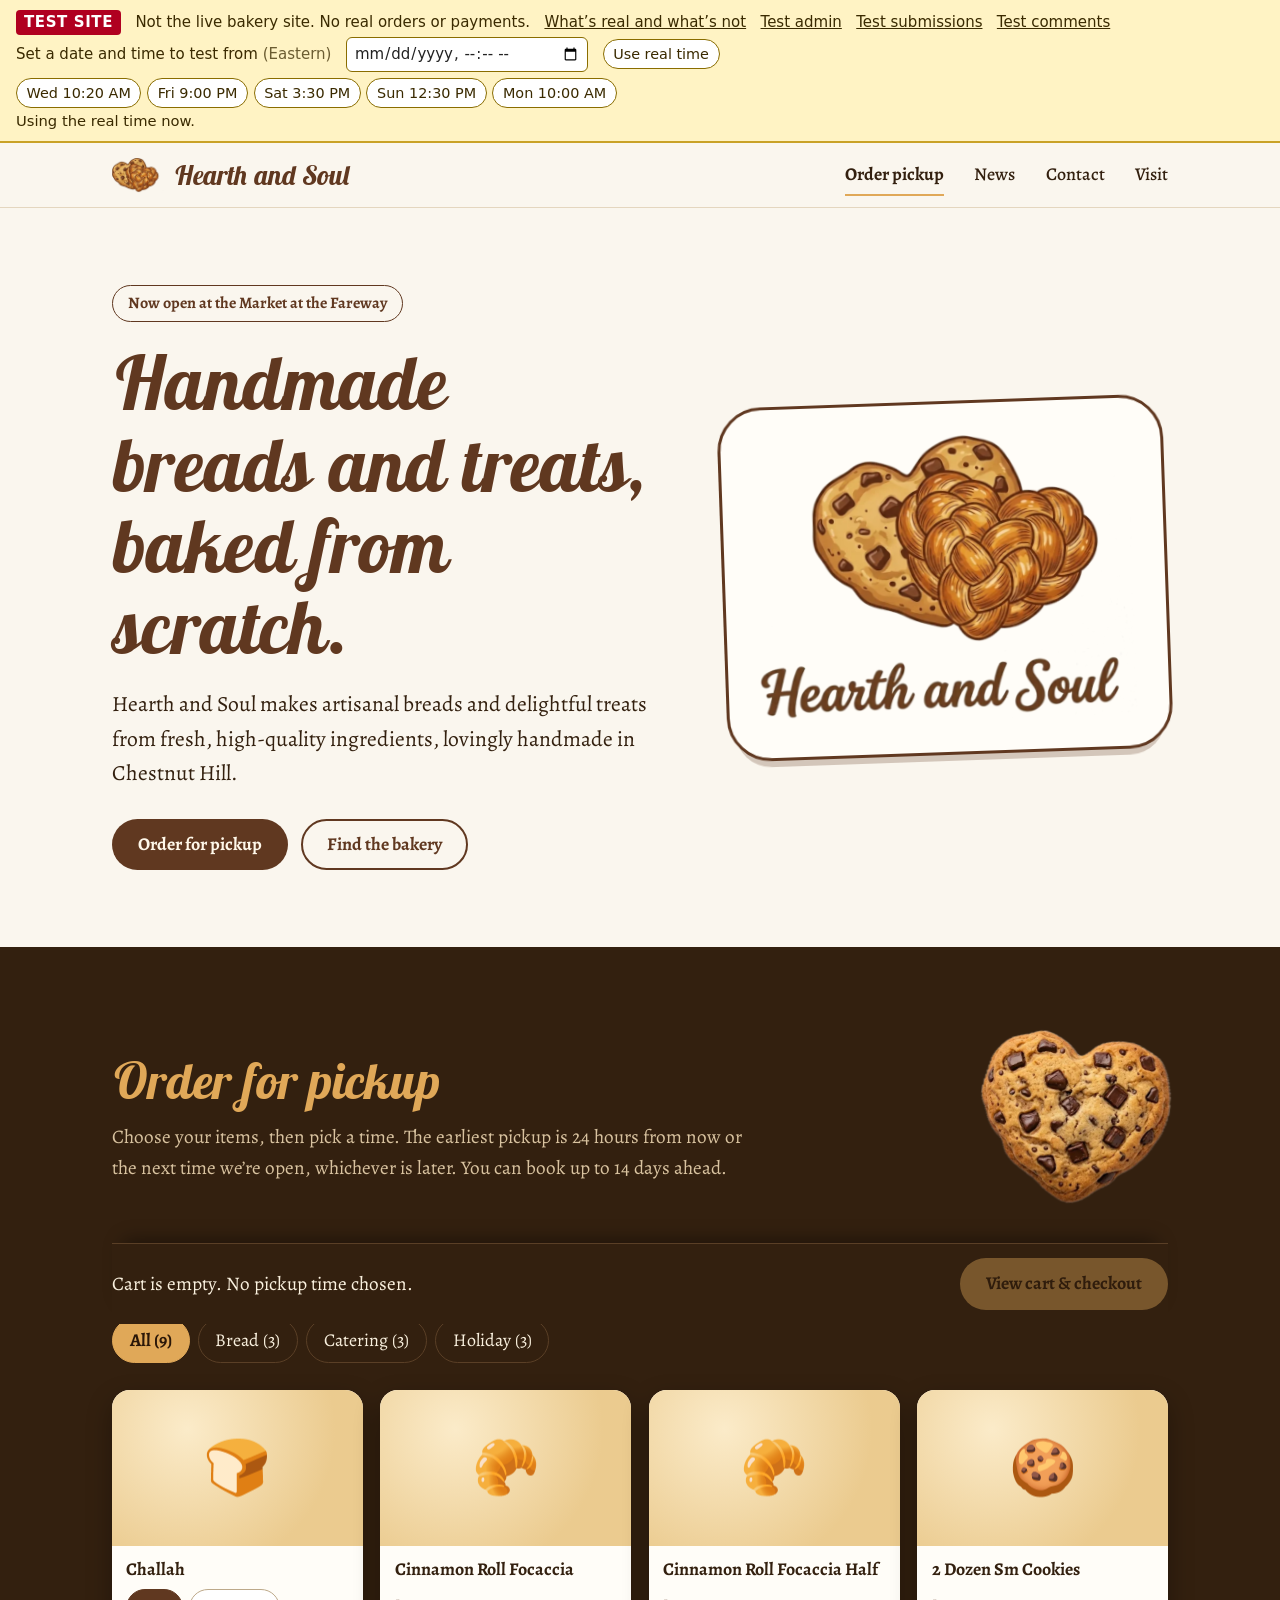
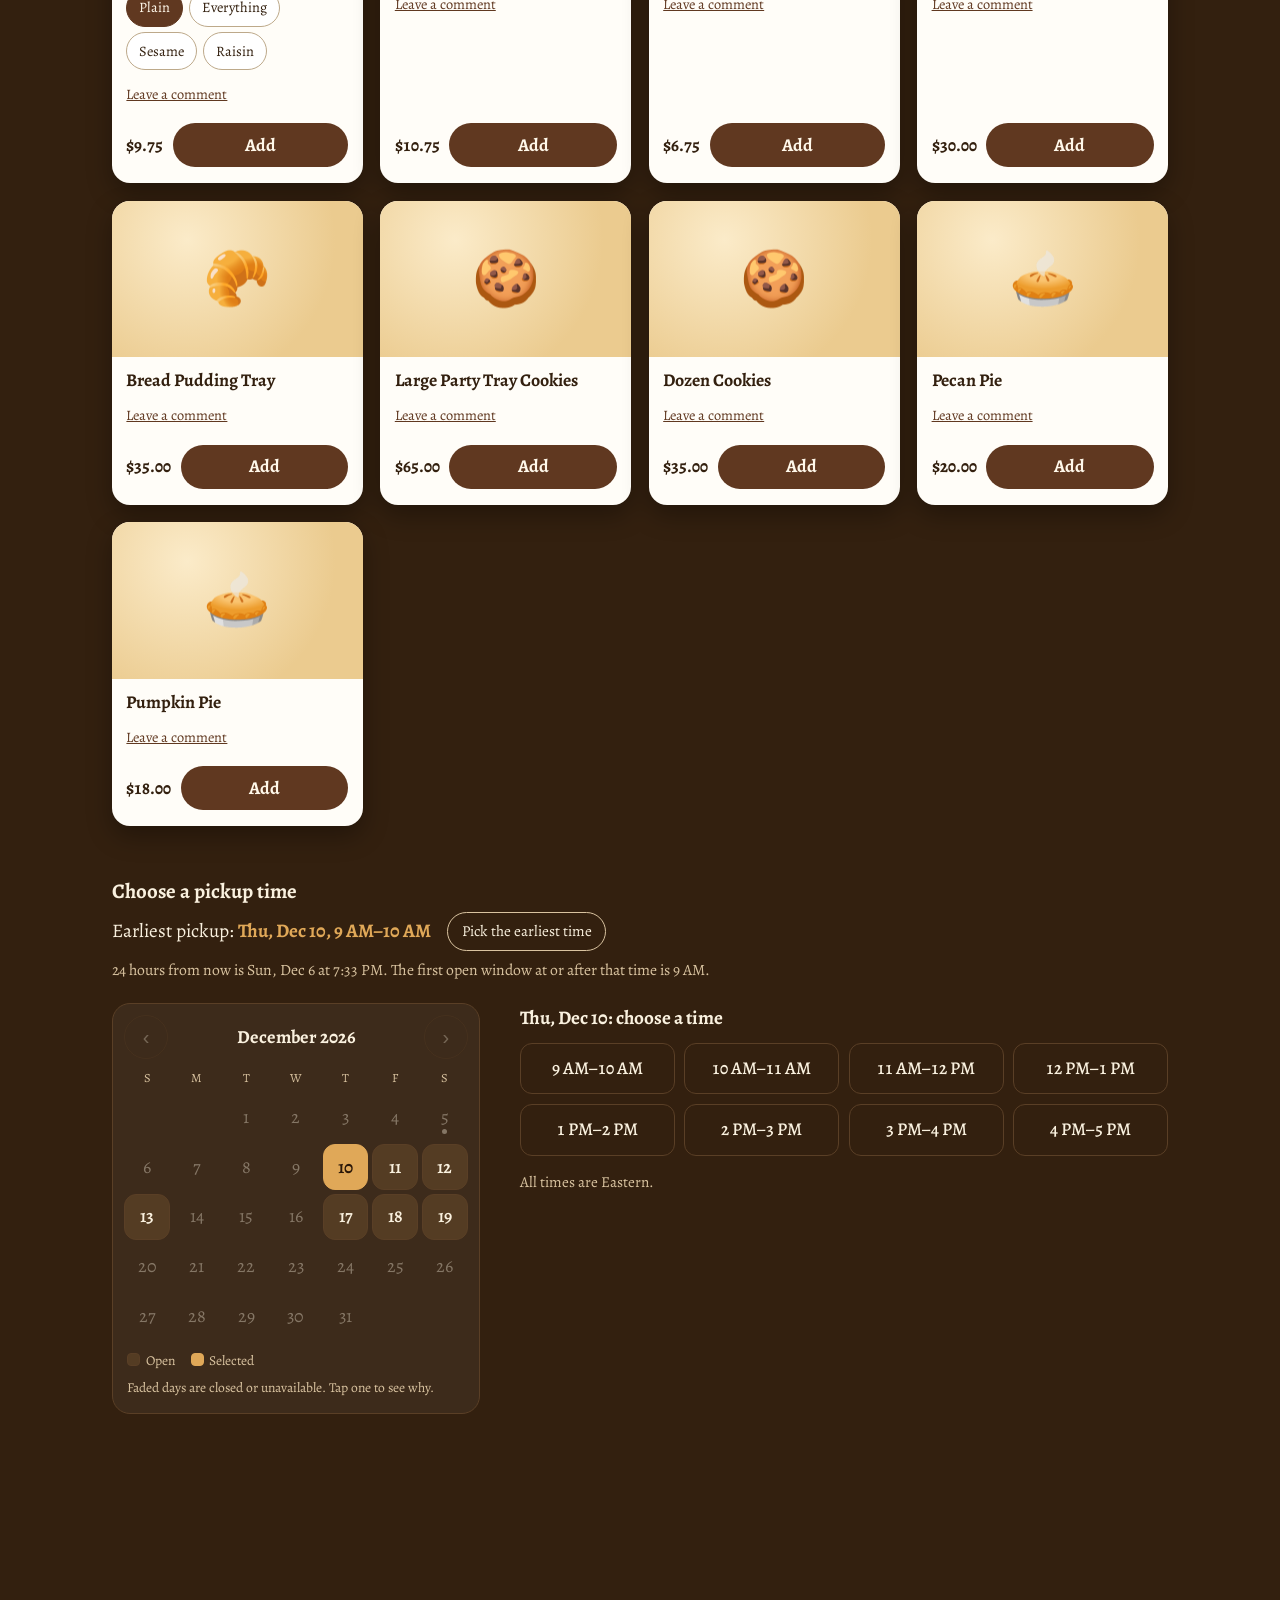
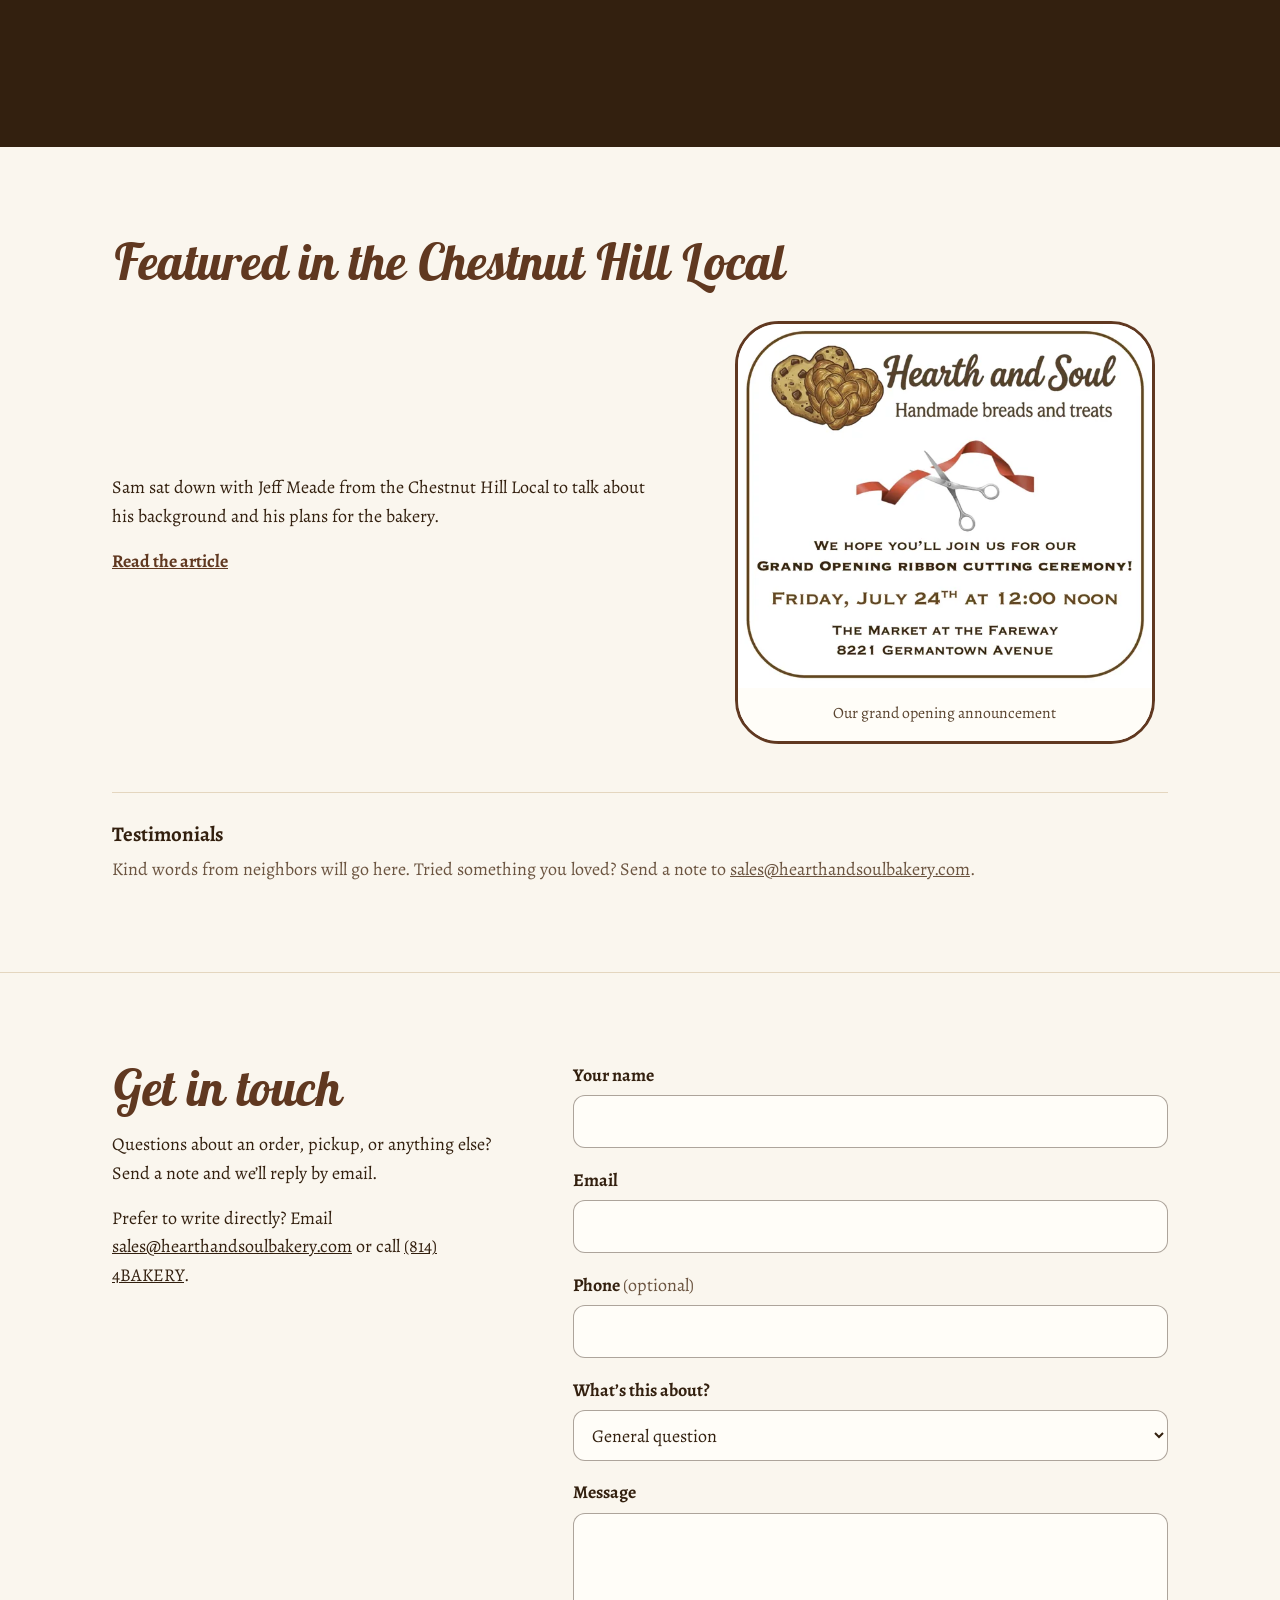
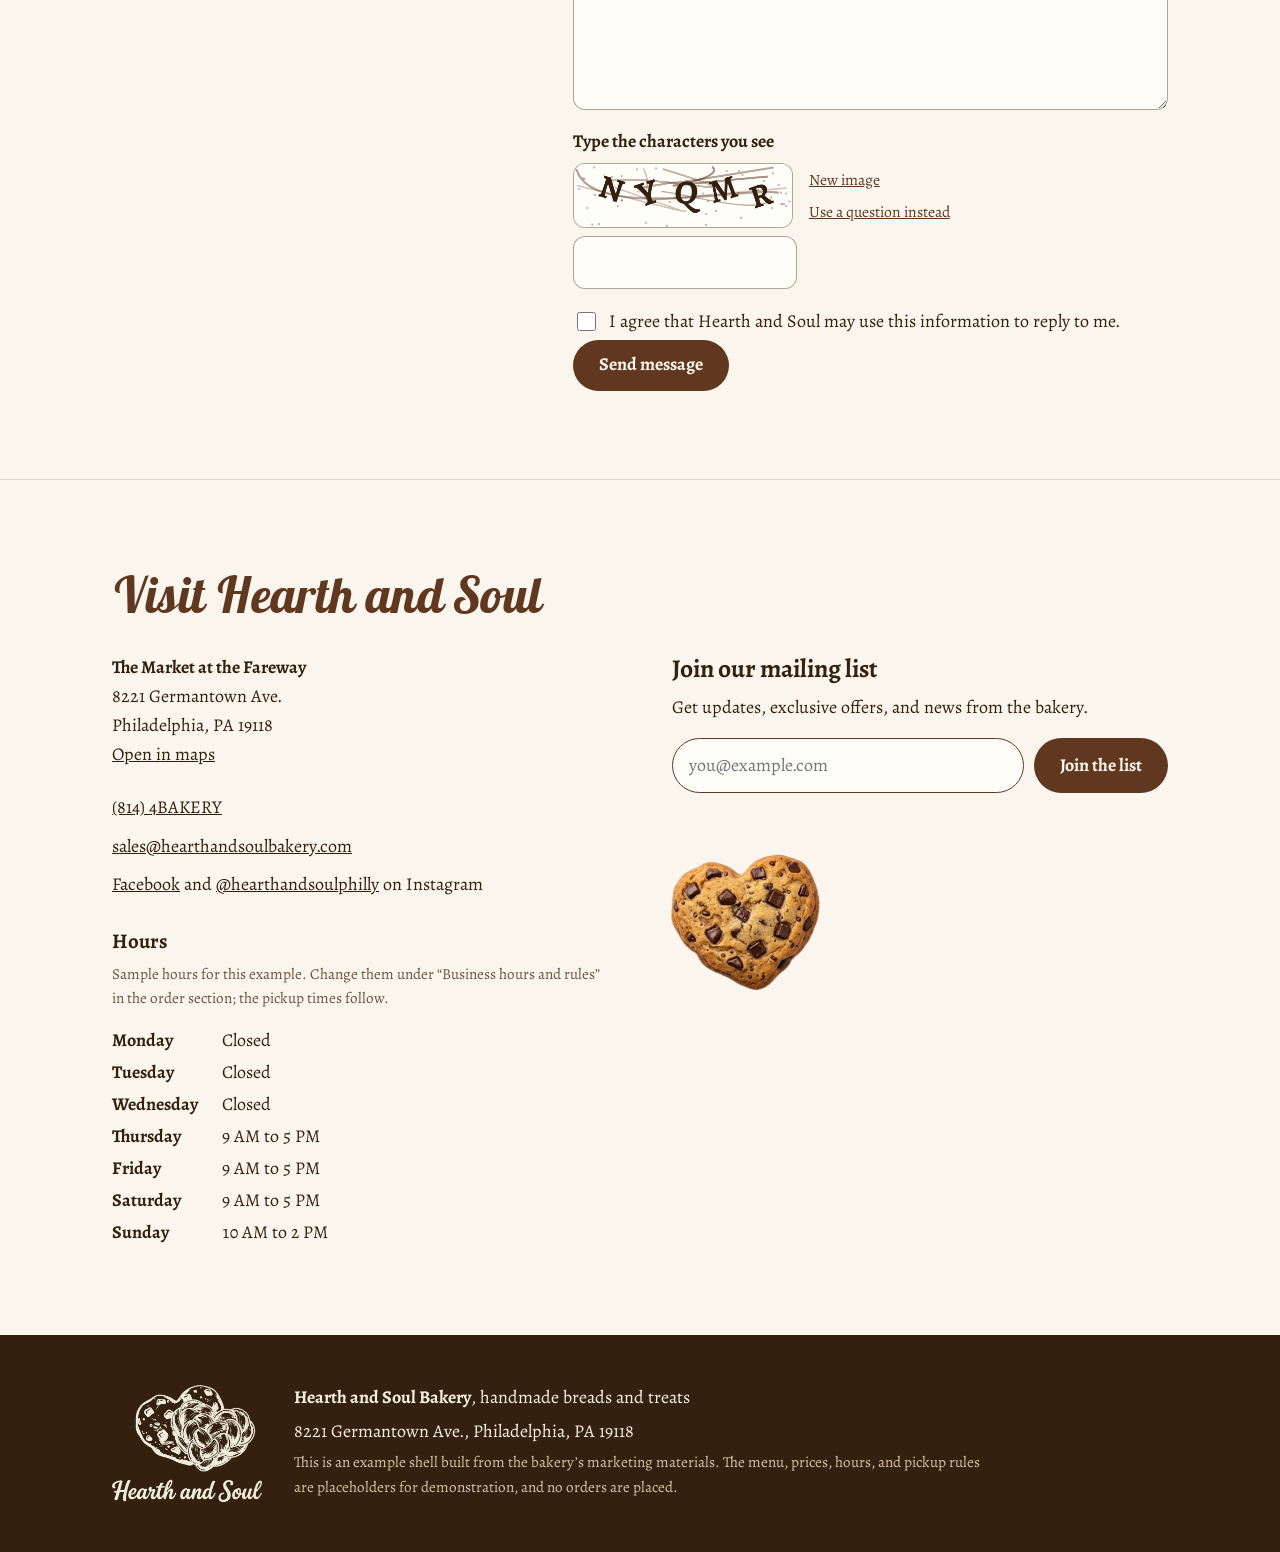
==== commit 45c2b422: "Publish real contact form and mailing-list signup to hearth_test" ====
--- a/hearth_test/index.html
+++ b/hearth_test/index.html
@@ -463,6 +463,7 @@
           <form id="joinForm" novalidate>
             <label class="sr" for="email">Email address</label>
             <input type="email" id="email" name="email" placeholder="you@example.com" autocomplete="email" required>
+            <input id="joinWebsite" name="website" type="text" tabindex="-1" autocomplete="off" aria-hidden="true" style="position:absolute;left:-9999px;width:1px;height:1px;opacity:0">
             <button type="submit" class="btn btn-primary">Join the list</button>
           </form>
           <p class="msg" id="joinMsg" role="status"></p>
@@ -858,8 +859,13 @@
     e.preventDefault();
     var v = $("email").value.trim(), msg = $("joinMsg");
     if (!/^[^\s@]+@[^\s@]+\.[^\s@]+$/.test(v)){ msg.style.color = "var(--danger)"; msg.textContent = "Enter an email address like name@example.com."; return; }
-    msg.style.color = ""; msg.textContent = "Thanks! This is an example page, so the address wasn\u2019t saved.";
-    $("email").value = "";
+    if (!apiBase()){ msg.style.color = ""; msg.textContent = "Thanks! This page isn\u2019t connected to the bakery\u2019s server, so the address wasn\u2019t saved."; $("email").value = ""; return; }
+    var go = e.target.querySelector("button"); go.disabled = true;
+    fetch(apiBase() + "/signup", {method: "POST", headers: {"Content-Type": "application/json"}, body: JSON.stringify({email: v, website: ($("joinWebsite") || {}).value || ""})})
+      .then(function(r){ return r.json().then(function(b){ if (!r.ok) throw new Error(b.error || "HTTP " + r.status); return b; }); })
+      .then(function(){ msg.style.color = ""; msg.textContent = "Thanks! You\u2019re on the list."; $("email").value = ""; })
+      .catch(function(err){ msg.style.color = "var(--danger)"; msg.textContent = (err && /^(Too many|Please)/.test(err.message)) ? err.message : "We couldn\u2019t save that just now. Please try again in a bit."; })
+      .then(function(){ go.disabled = false; });
   });
 
   /* ---- Contact form ---- */
@@ -1016,9 +1022,10 @@
     if (!validateContact()) return;
     var data = {name: $('cName').value.trim(), email: $('cEmail').value.trim(), phone: $('cPhone').value.trim(), topic: $('cTopic').value, message: $('cMsg').value.trim()};
     if (providerToken) data.captcha = {provider: CAPTCHA.provider, token: providerToken};
-    if (!FORM_ENDPOINT){ showFallback(data, false); return; }
+    var endpoint = FORM_ENDPOINT || (apiBase() ? apiBase() + '/contact' : '');
+    if (!endpoint){ showFallback(data, false); return; }
     var btn = $('cSend'); btn.disabled = true; btn.textContent = 'Sending…';
-    fetch(FORM_ENDPOINT, {method: 'POST', headers: {'Content-Type': 'application/json', 'Accept': 'application/json'}, body: JSON.stringify(data)})
+    fetch(endpoint, {method: 'POST', headers: {'Content-Type': 'application/json', 'Accept': 'application/json'}, body: JSON.stringify(data)})
       .then(function(r){ if (!r.ok) throw new Error('HTTP ' + r.status); showSent(data); })
       .catch(function(){ showFallback(data, true); })
       .then(function(){ btn.disabled = false; btn.textContent = 'Send message'; });
--- a/hearth_test/css/test-mode.css
+++ b/hearth_test/css/test-mode.css
@@ -57,3 +57,5 @@
 #hsflow .fl-done{text-align:center;padding:2rem 1rem}
 #hsflow .fl-done .tick{width:3.5rem;height:3.5rem;border-radius:50%;background:var(--hs-primary,#1a8a3a);color:var(--hs-primary-foreground,#fff);display:grid;place-items:center;font-size:1.8rem;margin:0 auto 1rem}
 @media(prefers-reduced-motion:reduce){#hsflow .fl-captcha .spin{animation:none}}
+/* GoDaddy paints the whole order-summary panel with its secondary-background colour, so the preview does too. */
+#hsflow .fl-summary{background:var(--hs-secondary-background,var(--hs-card,#fff))}
